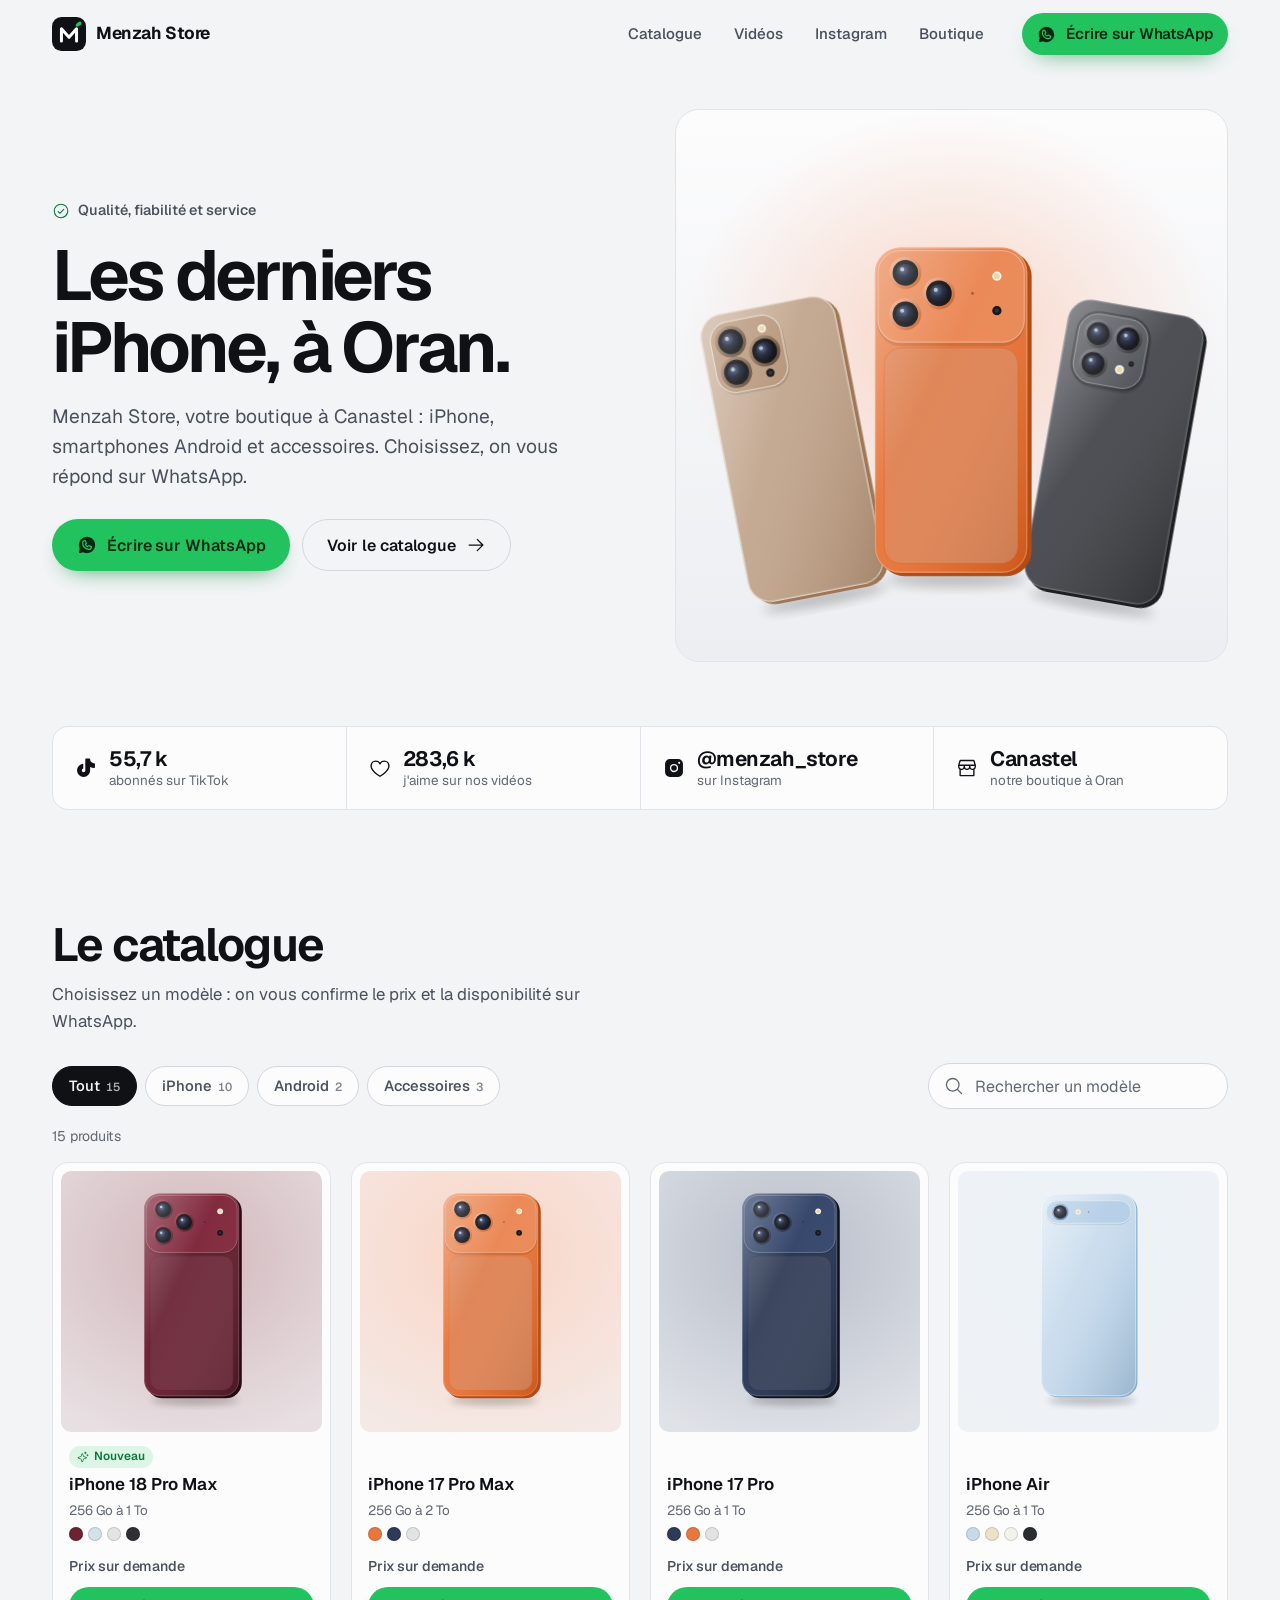
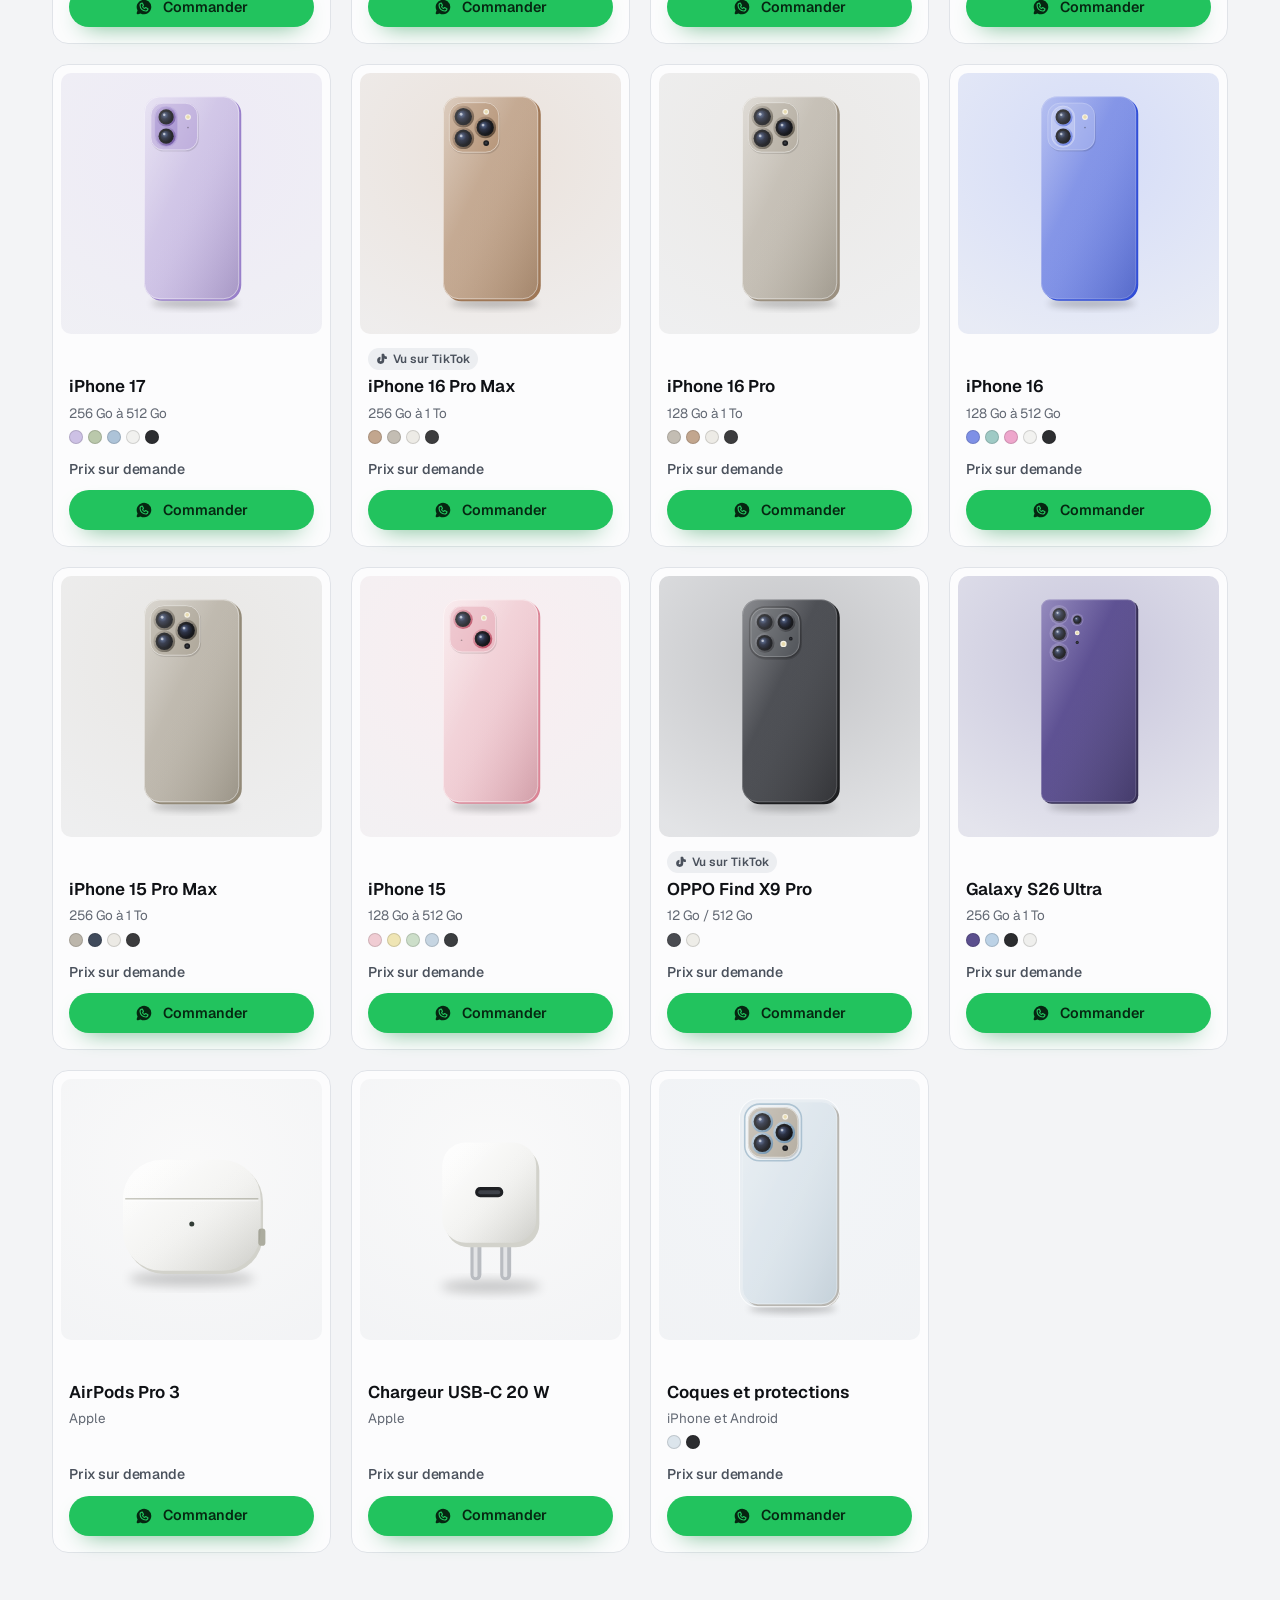
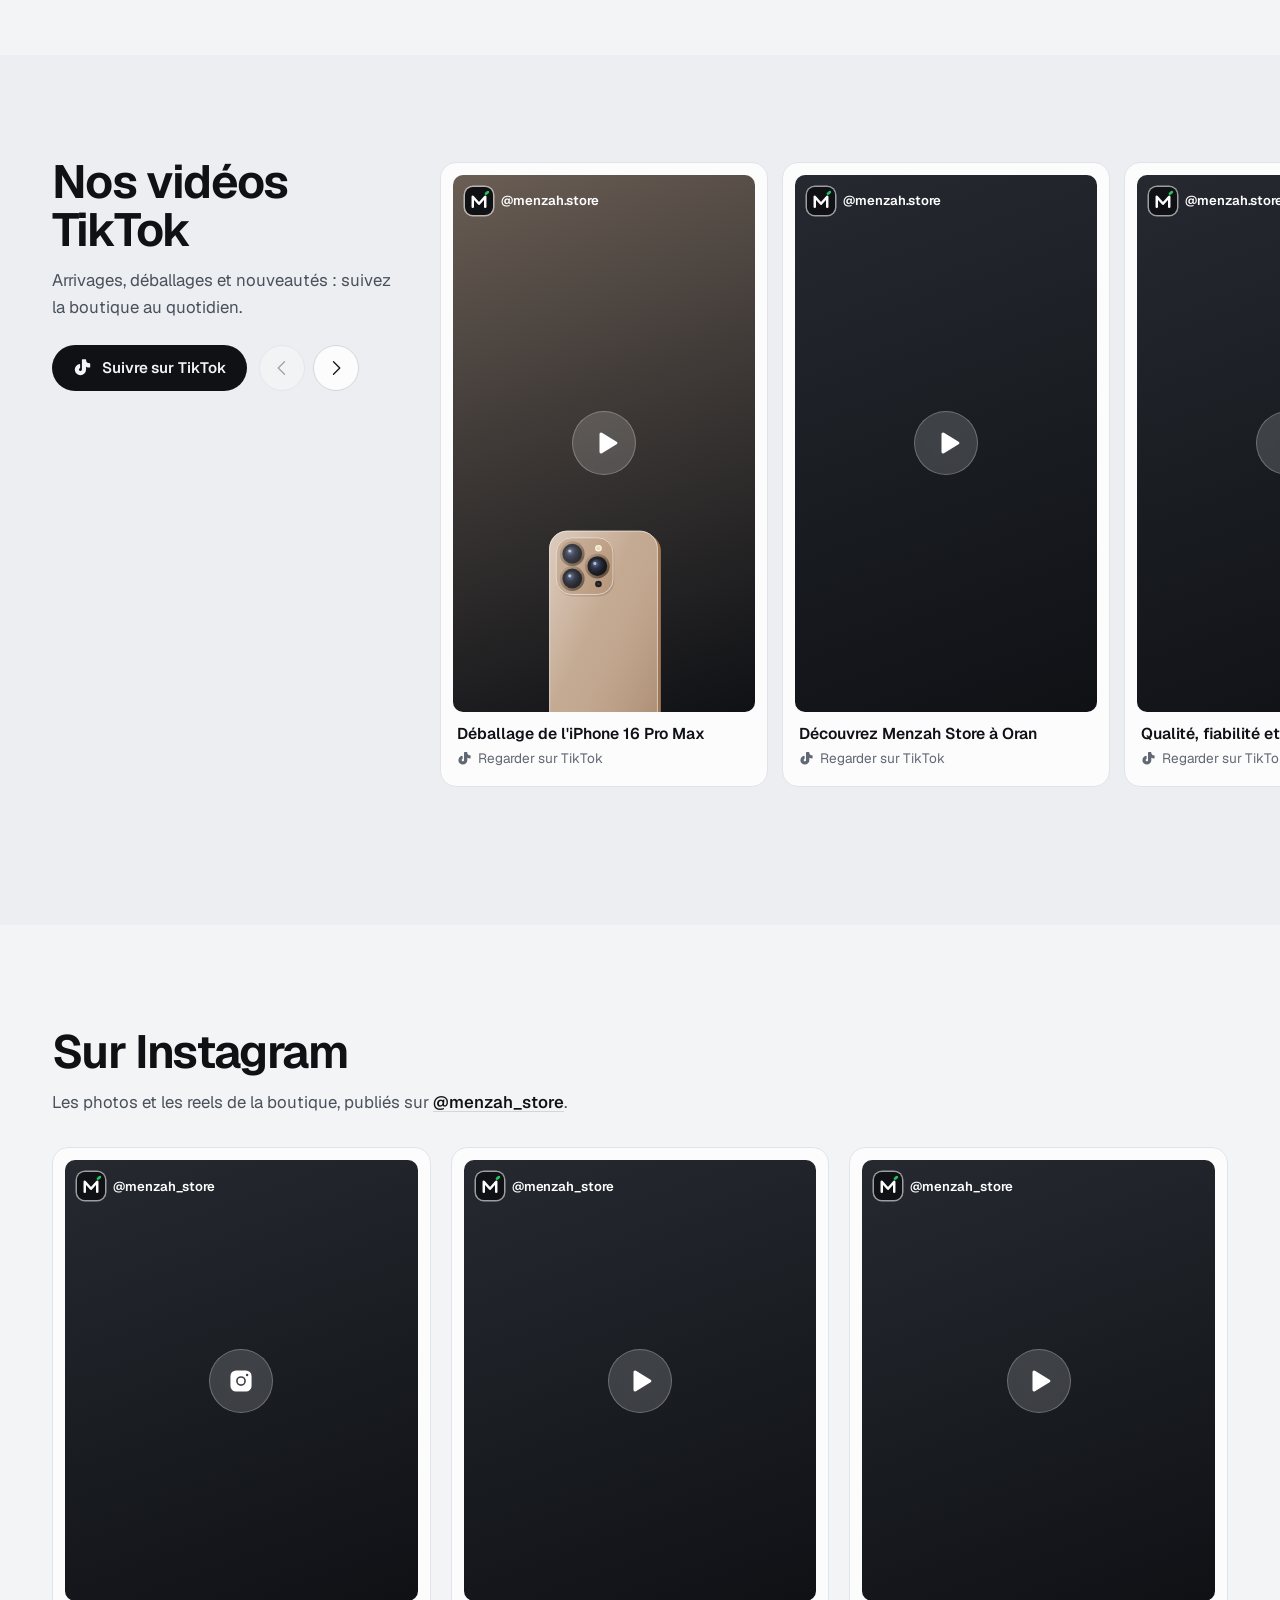
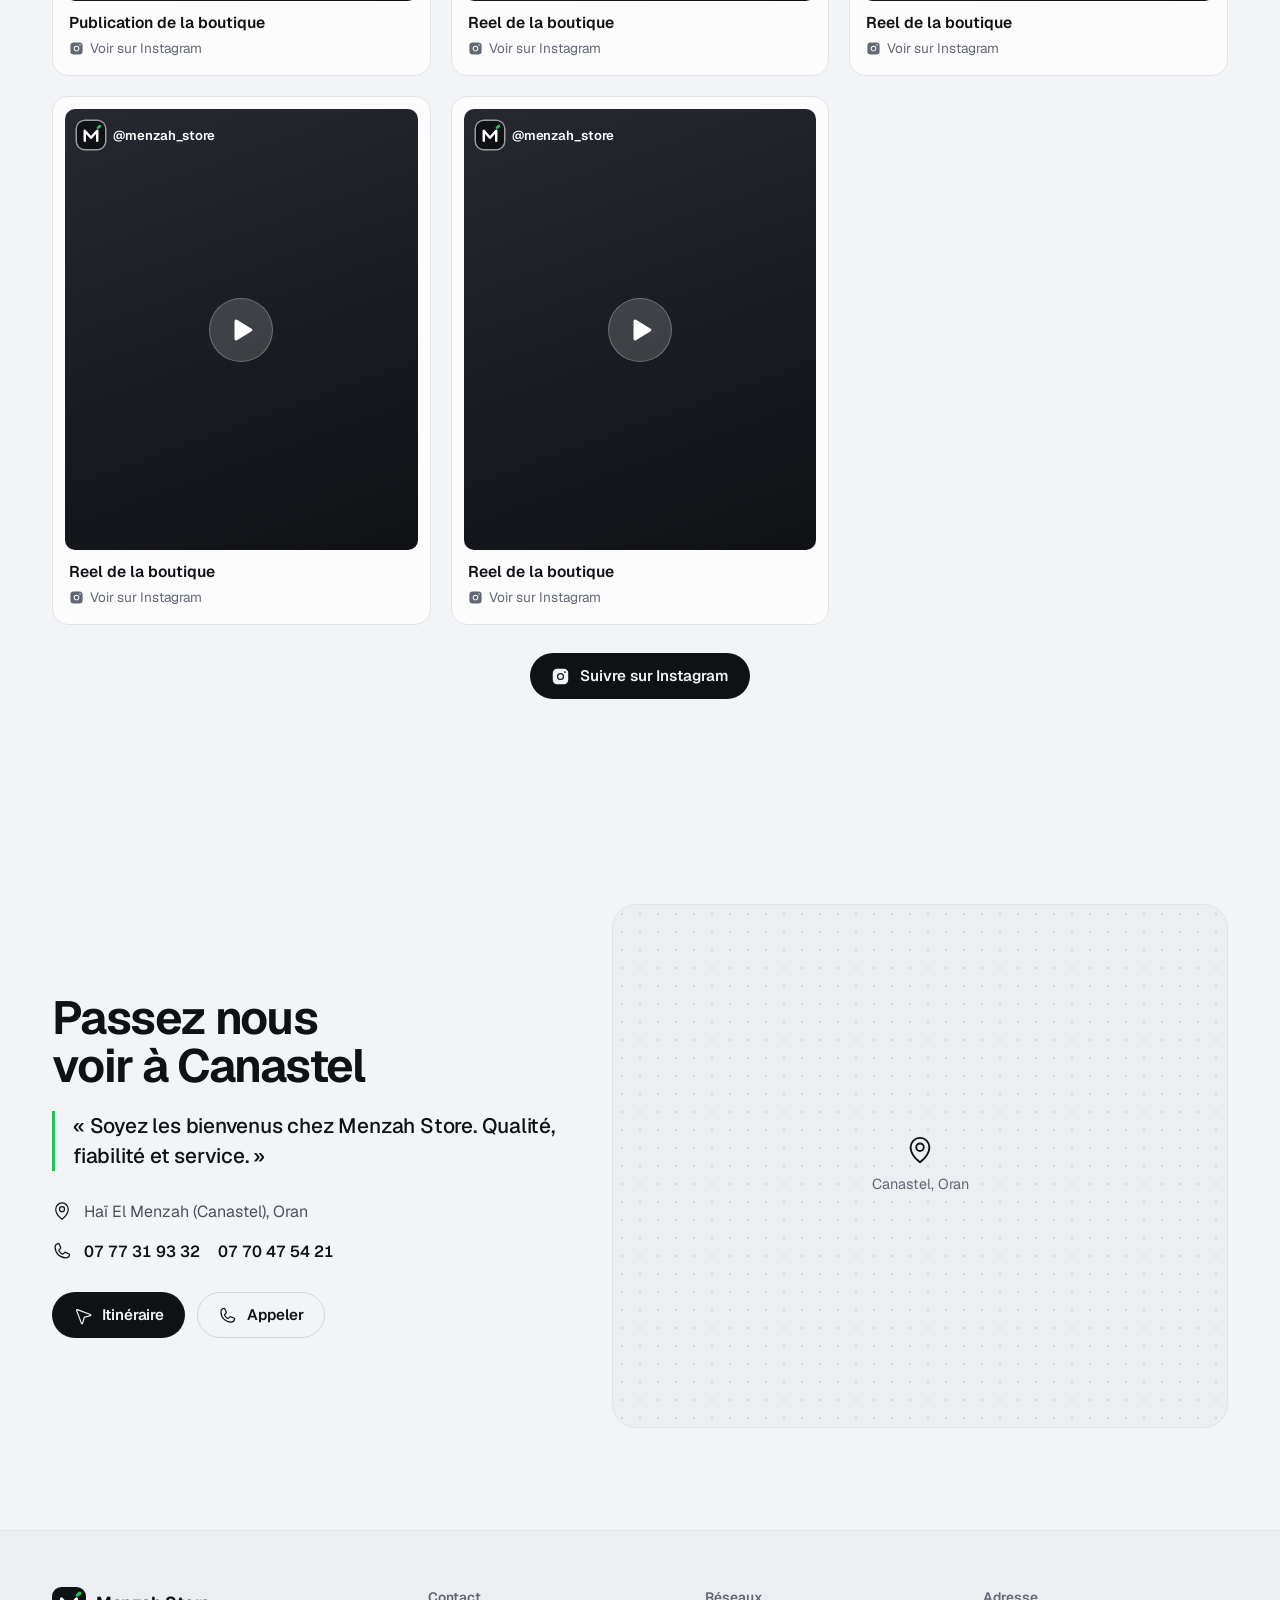
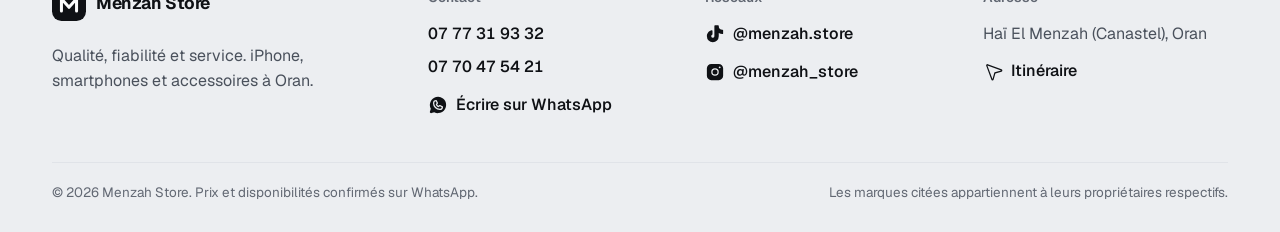
==== index.html @ a4b05200 "Créer le site vitrine Menzah Store (Oran, Canastel) Site statique (HTML/CSS/JS, sans installation) p" ====
<!doctype html>
<html lang="fr">
<head>
  <meta charset="utf-8">
  <meta name="viewport" content="width=device-width, initial-scale=1, viewport-fit=cover">
  <title>Menzah Store | iPhone et smartphones à Oran (Canastel)</title>
  <meta name="description" content="Menzah Store, boutique de téléphones à Canastel, Oran : iPhone, OPPO, Samsung et accessoires. Prix et disponibilité sur WhatsApp au 07 77 31 93 32.">
  <meta name="theme-color" content="#F3F4F6" media="(prefers-color-scheme: light)">
  <meta name="theme-color" content="#0C0E11" media="(prefers-color-scheme: dark)">
  <meta name="color-scheme" content="light dark">

  <meta property="og:type" content="website">
  <meta property="og:locale" content="fr_FR">
  <meta property="og:site_name" content="Menzah Store">
  <meta property="og:title" content="Menzah Store | iPhone et smartphones à Oran">
  <meta property="og:description" content="Boutique de téléphones à Canastel, Oran. Qualité, fiabilité et service. Commandez sur WhatsApp.">
  <meta property="og:url" content="https://brkbamustapha-ui.github.io/menzah-phone-/">
  <meta property="og:image" content="https://brkbamustapha-ui.github.io/menzah-phone-/images/apercu.jpg">
  <meta property="og:image:width" content="1200">
  <meta property="og:image:height" content="630">
  <meta name="twitter:card" content="summary_large_image">

  <link rel="icon" href="images/favicon.svg" type="image/svg+xml">
  <link rel="apple-touch-icon" href="images/apple-touch-icon.png">
  <link rel="preload" href="fonts/geist-latin-wght-normal.woff2" as="font" type="font/woff2" crossorigin>
  <link rel="stylesheet" href="css/style.css">
  <script>document.documentElement.classList.add("js");</script>
</head>
<body>
<svg xmlns="http://www.w3.org/2000/svg" style="display:none" aria-hidden="true">
  <symbol id="i-whatsapp" viewBox="0 0 256 256"><path d="M152.58,145.23l23,11.48A24,24,0,0,1,152,176a72.08,72.08,0,0,1-72-72A24,24,0,0,1,99.29,80.46l11.48,23L101,118a8,8,0,0,0-.73,7.51,56.47,56.47,0,0,0,30.15,30.15A8,8,0,0,0,138,155ZM232,128A104,104,0,0,1,79.12,219.82L45.07,231.17a16,16,0,0,1-20.24-20.24l11.35-34.05A104,104,0,1,1,232,128Zm-40,24a8,8,0,0,0-4.42-7.16l-32-16a8,8,0,0,0-8,.5l-14.69,9.8a40.55,40.55,0,0,1-16-16l9.8-14.69a8,8,0,0,0,.5-8l-16-32A8,8,0,0,0,104,64a40,40,0,0,0-40,40,88.1,88.1,0,0,0,88,88A40,40,0,0,0,192,152Z"/></symbol>
  <symbol id="i-tiktok" viewBox="0 0 256 256"><path d="M232,80v40a8,8,0,0,1-8,8,103.25,103.25,0,0,1-48-11.71V156a76,76,0,0,1-152,0c0-36.9,26.91-69.52,62.6-75.88A8,8,0,0,1,96,88v42.69a8,8,0,0,1-4.57,7.23A20,20,0,1,0,120,156V24a8,8,0,0,1,8-8h40a8,8,0,0,1,8,8,48.05,48.05,0,0,0,48,48A8,8,0,0,1,232,80Z"/></symbol>
  <symbol id="i-instagram" viewBox="0 0 256 256"><path d="M176,24H80A56.06,56.06,0,0,0,24,80v96a56.06,56.06,0,0,0,56,56h96a56.06,56.06,0,0,0,56-56V80A56.06,56.06,0,0,0,176,24ZM128,176a48,48,0,1,1,48-48A48.05,48.05,0,0,1,128,176Zm60-96a12,12,0,1,1,12-12A12,12,0,0,1,188,80Zm-28,48a32,32,0,1,1-32-32A32,32,0,0,1,160,128Z"/></symbol>
  <symbol id="i-pin" viewBox="0 0 256 256"><path d="M128,64a40,40,0,1,0,40,40A40,40,0,0,0,128,64Zm0,64a24,24,0,1,1,24-24A24,24,0,0,1,128,128Zm0-112a88.1,88.1,0,0,0-88,88c0,31.4,14.51,64.68,42,96.25a254.19,254.19,0,0,0,41.45,38.3,8,8,0,0,0,9.18,0A254.19,254.19,0,0,0,174,200.25c27.45-31.57,42-64.85,42-96.25A88.1,88.1,0,0,0,128,16Zm0,206c-16.53-13-72-60.75-72-118a72,72,0,0,1,144,0C200,161.23,144.53,209,128,222Z"/></symbol>
  <symbol id="i-phone" viewBox="0 0 256 256"><path d="M222.37,158.46l-47.11-21.11-.13-.06a16,16,0,0,0-15.17,1.4,8.12,8.12,0,0,0-.75.56L134.87,160c-15.42-7.49-31.34-23.29-38.83-38.51l20.78-24.71c.2-.25.39-.5.57-.77a16,16,0,0,0,1.32-15.06l0-.12L97.54,33.64a16,16,0,0,0-16.62-9.52A56.26,56.26,0,0,0,32,80c0,79.4,64.6,144,144,144a56.26,56.26,0,0,0,55.88-48.92A16,16,0,0,0,222.37,158.46ZM176,208A128.14,128.14,0,0,1,48,80,40.2,40.2,0,0,1,82.87,40a.61.61,0,0,0,0,.12l21,47L83.2,111.86a6.13,6.13,0,0,0-.57.77,16,16,0,0,0-1,15.7c9.06,18.53,27.73,37.06,46.46,46.11a16,16,0,0,0,15.75-1.14,8.44,8.44,0,0,0,.74-.56L168.89,152l47,21.05h0s.08,0,.11,0A40.21,40.21,0,0,1,176,208Z"/></symbol>
  <symbol id="i-store" viewBox="0 0 256 256"><path d="M232,96a7.89,7.89,0,0,0-.3-2.2L217.35,43.6A16.07,16.07,0,0,0,202,32H54A16.07,16.07,0,0,0,38.65,43.6L24.31,93.8A7.89,7.89,0,0,0,24,96h0v16a40,40,0,0,0,16,32v72a8,8,0,0,0,8,8H208a8,8,0,0,0,8-8V144a40,40,0,0,0,16-32V96ZM54,48H202l11.42,40H42.61Zm50,56h48v8a24,24,0,0,1-48,0Zm-16,0v8a24,24,0,0,1-35.12,21.26,7.88,7.88,0,0,0-1.82-1.06A24,24,0,0,1,40,112v-8ZM200,208H56V151.2a40.57,40.57,0,0,0,8,.8,40,40,0,0,0,32-16,40,40,0,0,0,64,0,40,40,0,0,0,32,16,40.57,40.57,0,0,0,8-.8Zm4.93-75.8a8.08,8.08,0,0,0-1.8,1.05A24,24,0,0,1,168,112v-8h48v8A24,24,0,0,1,204.93,132.2Z"/></symbol>
  <symbol id="i-search" viewBox="0 0 256 256"><path d="M229.66,218.34l-50.07-50.06a88.11,88.11,0,1,0-11.31,11.31l50.06,50.07a8,8,0,0,0,11.32-11.32ZM40,112a72,72,0,1,1,72,72A72.08,72.08,0,0,1,40,112Z"/></symbol>
  <symbol id="i-close" viewBox="0 0 256 256"><path d="M205.66,194.34a8,8,0,0,1-11.32,11.32L128,139.31,61.66,205.66a8,8,0,0,1-11.32-11.32L116.69,128,50.34,61.66A8,8,0,0,1,61.66,50.34L128,116.69l66.34-66.35a8,8,0,0,1,11.32,11.32L139.31,128Z"/></symbol>
  <symbol id="i-arrow-right" viewBox="0 0 256 256"><path d="M221.66,133.66l-72,72a8,8,0,0,1-11.32-11.32L196.69,136H40a8,8,0,0,1,0-16H196.69L138.34,61.66a8,8,0,0,1,11.32-11.32l72,72A8,8,0,0,1,221.66,133.66Z"/></symbol>
  <symbol id="i-arrow-up-right" viewBox="0 0 256 256"><path d="M200,64V168a8,8,0,0,1-16,0V83.31L69.66,197.66a8,8,0,0,1-11.32-11.32L172.69,72H88a8,8,0,0,1,0-16H192A8,8,0,0,1,200,64Z"/></symbol>
  <symbol id="i-caret-left" viewBox="0 0 256 256"><path d="M165.66,202.34a8,8,0,0,1-11.32,11.32l-80-80a8,8,0,0,1,0-11.32l80-80a8,8,0,0,1,11.32,11.32L91.31,128Z"/></symbol>
  <symbol id="i-caret-right" viewBox="0 0 256 256"><path d="M181.66,133.66l-80,80a8,8,0,0,1-11.32-11.32L164.69,128,90.34,53.66a8,8,0,0,1,11.32-11.32l80,80A8,8,0,0,1,181.66,133.66Z"/></symbol>
  <symbol id="i-play" viewBox="0 0 256 256"><path d="M240,128a15.74,15.74,0,0,1-7.6,13.51L88.32,229.65a16,16,0,0,1-16.2.3A15.86,15.86,0,0,1,64,216.13V39.87a15.86,15.86,0,0,1,8.12-13.82,16,16,0,0,1,16.2.3L232.4,114.49A15.74,15.74,0,0,1,240,128Z"/></symbol>
  <symbol id="i-check" viewBox="0 0 256 256"><path d="M173.66,98.34a8,8,0,0,1,0,11.32l-56,56a8,8,0,0,1-11.32,0l-24-24a8,8,0,0,1,11.32-11.32L112,148.69l50.34-50.35A8,8,0,0,1,173.66,98.34ZM232,128A104,104,0,1,1,128,24,104.11,104.11,0,0,1,232,128Zm-16,0a88,88,0,1,0-88,88A88.1,88.1,0,0,0,216,128Z"/></symbol>
  <symbol id="i-clock" viewBox="0 0 256 256"><path d="M128,24A104,104,0,1,0,232,128,104.11,104.11,0,0,0,128,24Zm0,192a88,88,0,1,1,88-88A88.1,88.1,0,0,1,128,216Zm64-88a8,8,0,0,1-8,8H128a8,8,0,0,1-8-8V72a8,8,0,0,1,16,0v48h48A8,8,0,0,1,192,128Z"/></symbol>
  <symbol id="i-directions" viewBox="0 0 256 256"><path d="M237.33,106.21,61.41,41l-.16-.05A16,16,0,0,0,40.9,61.25a1,1,0,0,0,.05.16l65.26,175.92A15.77,15.77,0,0,0,121.28,248h.3a15.77,15.77,0,0,0,15-11.29l.06-.2,21.84-78,78-21.84.2-.06a16,16,0,0,0,.62-30.38ZM149.84,144.3a8,8,0,0,0-5.54,5.54L121.3,232l-.06-.17L56,56l175.82,65.22.16.06Z"/></symbol>
  <symbol id="i-heart" viewBox="0 0 256 256"><path d="M178,40c-20.65,0-38.73,8.88-50,23.89C116.73,48.88,98.65,40,78,40a62.07,62.07,0,0,0-62,62c0,70,103.79,126.66,108.21,129a8,8,0,0,0,7.58,0C136.21,228.66,240,172,240,102A62.07,62.07,0,0,0,178,40ZM128,214.8C109.74,204.16,32,155.69,32,102A46.06,46.06,0,0,1,78,56c19.45,0,35.78,10.36,42.6,27a8,8,0,0,0,14.8,0c6.82-16.67,23.15-27,42.6-27a46.06,46.06,0,0,1,46,46C224,155.61,146.24,204.15,128,214.8Z"/></symbol>
  <symbol id="i-users" viewBox="0 0 256 256"><path d="M244.8,150.4a8,8,0,0,1-11.2-1.6A51.6,51.6,0,0,0,192,128a8,8,0,0,1-7.37-4.89,8,8,0,0,1,0-6.22A8,8,0,0,1,192,112a24,24,0,1,0-23.24-30,8,8,0,1,1-15.5-4A40,40,0,1,1,219,117.51a67.94,67.94,0,0,1,27.43,21.68A8,8,0,0,1,244.8,150.4ZM190.92,212a8,8,0,1,1-13.84,8,57,57,0,0,0-98.16,0,8,8,0,1,1-13.84-8,72.06,72.06,0,0,1,33.74-29.92,48,48,0,1,1,58.36,0A72.06,72.06,0,0,1,190.92,212ZM128,176a32,32,0,1,0-32-32A32,32,0,0,0,128,176ZM72,120a8,8,0,0,0-8-8A24,24,0,1,1,87.24,82a8,8,0,1,0,15.5-4A40,40,0,1,0,37,117.51,67.94,67.94,0,0,0,9.6,139.19a8,8,0,1,0,12.8,9.61A51.6,51.6,0,0,1,64,128,8,8,0,0,0,72,120Z"/></symbol>
  <symbol id="i-sparkle" viewBox="0 0 256 256"><path d="M197.58,129.06,146,110l-19-51.62a15.92,15.92,0,0,0-29.88,0L78,110l-51.62,19a15.92,15.92,0,0,0,0,29.88L78,178l19,51.62a15.92,15.92,0,0,0,29.88,0L146,178l51.62-19a15.92,15.92,0,0,0,0-29.88ZM137,164.22a8,8,0,0,0-4.74,4.74L112,223.85,91.78,169A8,8,0,0,0,87,164.22L32.15,144,87,123.78A8,8,0,0,0,91.78,119L112,64.15,132.22,119a8,8,0,0,0,4.74,4.74L191.85,144ZM144,40a8,8,0,0,1,8-8h16V16a8,8,0,0,1,16,0V32h16a8,8,0,0,1,0,16H184V64a8,8,0,0,1-16,0V48H152A8,8,0,0,1,144,40ZM248,88a8,8,0,0,1-8,8h-8v8a8,8,0,0,1-16,0V96h-8a8,8,0,0,1,0-16h8V72a8,8,0,0,1,16,0v8h8A8,8,0,0,1,248,88Z"/></symbol>
  <symbol id="i-copy" viewBox="0 0 256 256"><path d="M216,32H88a8,8,0,0,0-8,8V80H40a8,8,0,0,0-8,8V216a8,8,0,0,0,8,8H168a8,8,0,0,0,8-8V176h40a8,8,0,0,0,8-8V40A8,8,0,0,0,216,32ZM160,208H48V96H160Zm48-48H176V88a8,8,0,0,0-8-8H96V48H208Z"/></symbol>
  <symbol id="i-share" viewBox="0 0 256 256"><path d="M176,160a39.89,39.89,0,0,0-28.62,12.09l-46.1-29.63a39.8,39.8,0,0,0,0-28.92l46.1-29.63a40,40,0,1,0-8.66-13.45l-46.1,29.63a40,40,0,1,0,0,55.82l46.1,29.63A40,40,0,1,0,176,160Zm0-128a24,24,0,1,1-24,24A24,24,0,0,1,176,32ZM64,152a24,24,0,1,1,24-24A24,24,0,0,1,64,152Zm112,72a24,24,0,1,1,24-24A24,24,0,0,1,176,224Z"/></symbol>
</svg>

<a class="evitement" href="#catalogue">Aller au catalogue</a>

<header class="entete" data-entete>
  <div class="wrap entete-barre">
    <a class="logo" href="#accueil" aria-label="Menzah Store, accueil">
      <img class="logo-marque" src="images/favicon.svg" alt="" width="34" height="34">
      <span class="logo-nom">Menzah Store</span>
    </a>
    <nav class="nav" aria-label="Navigation principale">
      <a href="#catalogue">Catalogue</a>
      <a href="#videos">Vidéos</a>
      <a href="#instagram">Instagram</a>
      <a href="#boutique">Boutique</a>
    </nav>
    <a class="btn btn-wa btn-entete" data-wa href="https://wa.me/213777319332" target="_blank" rel="noopener">
      <svg class="icone" aria-hidden="true"><use href="#i-whatsapp"/></svg>
      <span class="btn-entete-texte">Écrire sur WhatsApp</span>
    </a>
  </div>
</header>

<main>
  <section class="hero" id="accueil" data-hero>
    <div class="wrap hero-grille">
      <div class="hero-texte">
        <p class="surtitre" style="--i:0">
          <svg class="icone" aria-hidden="true"><use href="#i-check"/></svg>
          <span data-slogan>Qualité, fiabilité et service</span>
        </p>
        <h1 style="--i:1">Les derniers iPhone, à&nbsp;Oran.</h1>
        <p class="hero-sous" style="--i:2">Menzah Store, votre boutique à Canastel&nbsp;: iPhone, smartphones Android et accessoires. Choisissez, on vous répond sur WhatsApp.</p>
        <div class="hero-actions" style="--i:3">
          <a class="btn btn-wa btn-grand" data-wa href="https://wa.me/213777319332" target="_blank" rel="noopener">
            <svg class="icone" aria-hidden="true"><use href="#i-whatsapp"/></svg>
            Écrire sur WhatsApp
          </a>
          <a class="btn btn-contour btn-grand" href="#catalogue">
            Voir le catalogue
            <svg class="icone" aria-hidden="true"><use href="#i-arrow-right"/></svg>
          </a>
        </div>
      </div>
      <div class="hero-visuel" aria-hidden="true">
        <div class="hero-scene" data-scene></div>
      </div>
    </div>
  </section>

  <section class="preuves" aria-label="Menzah Store sur les réseaux">
    <div class="wrap">
      <div class="preuves-grille">
      <a class="preuve" data-lien="tiktok" href="https://www.tiktok.com/@menzah.store" target="_blank" rel="noopener">
        <svg class="icone" aria-hidden="true"><use href="#i-tiktok"/></svg>
        <strong data-stat="abonnesTiktok">55,7 k</strong>
        <span>abonnés sur TikTok</span>
      </a>
      <a class="preuve" data-lien="tiktok" href="https://www.tiktok.com/@menzah.store" target="_blank" rel="noopener">
        <svg class="icone" aria-hidden="true"><use href="#i-heart"/></svg>
        <strong data-stat="jaimeTiktok">283,6 k</strong>
        <span>j'aime sur nos vidéos</span>
      </a>
      <a class="preuve" data-lien="instagram" href="https://www.instagram.com/menzah_store/" target="_blank" rel="noopener">
        <svg class="icone" aria-hidden="true"><use href="#i-instagram"/></svg>
        <strong data-pseudo="instagram">@menzah_store</strong>
        <span>sur Instagram</span>
      </a>
      <a class="preuve" href="#boutique">
        <svg class="icone" aria-hidden="true"><use href="#i-store"/></svg>
        <strong>Canastel</strong>
        <span>notre boutique à Oran</span>
      </a>
      </div>
    </div>
  </section>

  <section class="section catalogue" id="catalogue" aria-labelledby="titre-catalogue">
    <div class="wrap">
      <div class="section-tete reveal">
        <h2 id="titre-catalogue">Le catalogue</h2>
        <p>Choisissez un modèle&nbsp;: on vous confirme le prix et la disponibilité sur WhatsApp.</p>
      </div>

      <div class="outils reveal">
        <div class="filtres" role="group" aria-label="Filtrer par catégorie" data-filtres></div>
        <label class="recherche">
          <span class="sr-only">Rechercher un modèle</span>
          <svg class="icone" aria-hidden="true"><use href="#i-search"/></svg>
          <input type="search" placeholder="Rechercher un modèle" autocomplete="off" data-recherche>
        </label>
      </div>

      <p class="compteur" aria-live="polite" data-compteur></p>

      <div class="grille-produits" data-grille>
        <noscript>
          <p class="vide-texte">Activez JavaScript pour voir le catalogue, ou écrivez-nous directement sur WhatsApp au 07 77 31 93 32.</p>
        </noscript>
      </div>

      <div class="vide" data-vide hidden>
        <p class="vide-titre">Aucun modèle ne correspond à «&nbsp;<span data-vide-terme></span>&nbsp;».</p>
        <p class="vide-texte">Écrivez-nous, on vous dit s'il est disponible.</p>
        <a class="btn btn-wa" data-vide-wa href="https://wa.me/213777319332" target="_blank" rel="noopener">
          <svg class="icone" aria-hidden="true"><use href="#i-whatsapp"/></svg>
          Demander ce modèle
        </a>
      </div>
    </div>
  </section>

  <section class="section videos" id="videos" aria-labelledby="titre-videos">
    <div class="wrap videos-grille">
      <div class="videos-texte reveal">
        <h2 id="titre-videos">Nos vidéos TikTok</h2>
        <p>Arrivages, déballages et nouveautés&nbsp;: suivez la boutique au quotidien.</p>
        <div class="videos-actions">
          <a class="btn btn-encre" data-lien="tiktok" href="https://www.tiktok.com/@menzah.store" target="_blank" rel="noopener">
            <svg class="icone" aria-hidden="true"><use href="#i-tiktok"/></svg>
            Suivre sur TikTok
          </a>
          <div class="rail-fleches" data-fleches="tiktok">
            <button class="fleche" type="button" data-sens="-1" aria-label="Vidéos précédentes">
              <svg class="icone" aria-hidden="true"><use href="#i-caret-left"/></svg>
            </button>
            <button class="fleche" type="button" data-sens="1" aria-label="Vidéos suivantes">
              <svg class="icone" aria-hidden="true"><use href="#i-caret-right"/></svg>
            </button>
          </div>
        </div>
      </div>
      <div class="rail" data-rail="tiktok" data-embed="tiktok" tabindex="0" aria-label="Vidéos TikTok de Menzah Store"></div>
    </div>
  </section>

  <section class="section insta" id="instagram" aria-labelledby="titre-insta">
    <div class="wrap">
      <div class="section-tete reveal">
        <h2 id="titre-insta">Sur Instagram</h2>
        <p>Les photos et les reels de la boutique, publiés sur <a class="lien-texte" data-lien="instagram" data-pseudo="instagram" href="https://www.instagram.com/menzah_store/" target="_blank" rel="noopener">@menzah_store</a>.</p>
      </div>
      <div class="insta-grille" data-rail="instagram" data-embed="instagram" tabindex="0" aria-label="Publications Instagram de Menzah Store"></div>
      <div class="insta-pied">
        <a class="btn btn-encre" data-lien="instagram" href="https://www.instagram.com/menzah_store/" target="_blank" rel="noopener">
          <svg class="icone" aria-hidden="true"><use href="#i-instagram"/></svg>
          Suivre sur Instagram
        </a>
      </div>
    </div>
  </section>

  <section class="section boutique" id="boutique" aria-labelledby="titre-boutique">
    <div class="wrap boutique-grille">
      <div class="boutique-texte reveal">
        <h2 id="titre-boutique">Passez nous voir à Canastel</h2>
        <blockquote class="citation">
          <p>«&nbsp;<span data-bienvenue>Soyez les bienvenus chez Menzah Store</span>. <span data-slogan>Qualité, fiabilité et service</span>.&nbsp;»</p>
        </blockquote>
        <ul class="infos">
          <li>
            <svg class="icone" aria-hidden="true"><use href="#i-pin"/></svg>
            <span data-adresse>Haï El Menzah (Canastel), Oran</span>
          </li>
          <li>
            <svg class="icone" aria-hidden="true"><use href="#i-phone"/></svg>
            <span class="infos-tel" data-telephones>
              <a href="tel:+213777319332">07 77 31 93 32</a>
              <a href="tel:+213770475421">07 70 47 54 21</a>
            </span>
          </li>
          <li data-horaires hidden>
            <svg class="icone" aria-hidden="true"><use href="#i-clock"/></svg>
            <span data-horaires-texte></span>
          </li>
        </ul>
        <div class="boutique-actions">
          <a class="btn btn-encre" data-maps href="https://maps.app.goo.gl/2sgKtEmkeRf4gAEJ7" target="_blank" rel="noopener">
            <svg class="icone" aria-hidden="true"><use href="#i-directions"/></svg>
            Itinéraire
          </a>
          <a class="btn btn-contour" data-appel href="tel:+213777319332">
            <svg class="icone" aria-hidden="true"><use href="#i-phone"/></svg>
            Appeler
          </a>
        </div>
      </div>
      <div class="carte reveal">
        <div class="carte-fond" aria-hidden="true">
          <svg class="icone" aria-hidden="true"><use href="#i-pin"/></svg>
          <span>Canastel, Oran</span>
        </div>
        <iframe title="Carte Google Maps : Menzah Store à Canastel, Oran" data-carte loading="lazy" referrerpolicy="no-referrer-when-downgrade" allowfullscreen></iframe>
      </div>
    </div>
  </section>
</main>

<footer class="pied" id="contact">
  <div class="wrap pied-grille">
    <div class="pied-marque">
      <a class="logo" href="#accueil" aria-label="Menzah Store, retour en haut">
        <img class="logo-marque" src="images/favicon.svg" alt="" width="34" height="34">
        <span class="logo-nom">Menzah Store</span>
      </a>
      <p><span data-slogan>Qualité, fiabilité et service</span>. iPhone, smartphones et accessoires à Oran.</p>
    </div>
    <div class="pied-col">
      <h2 class="pied-titre">Contact</h2>
      <ul data-pied-tel>
        <li><a href="tel:+213777319332">07 77 31 93 32</a></li>
        <li><a href="tel:+213770475421">07 70 47 54 21</a></li>
      </ul>
      <a class="lien-icone" data-wa href="https://wa.me/213777319332" target="_blank" rel="noopener">
        <svg class="icone" aria-hidden="true"><use href="#i-whatsapp"/></svg>
        Écrire sur WhatsApp
      </a>
    </div>
    <div class="pied-col">
      <h2 class="pied-titre">Réseaux</h2>
      <ul>
        <li>
          <a class="lien-icone" data-lien="tiktok" href="https://www.tiktok.com/@menzah.store" target="_blank" rel="noopener">
            <svg class="icone" aria-hidden="true"><use href="#i-tiktok"/></svg>
            <span data-pseudo="tiktok">@menzah.store</span>
          </a>
        </li>
        <li>
          <a class="lien-icone" data-lien="instagram" href="https://www.instagram.com/menzah_store/" target="_blank" rel="noopener">
            <svg class="icone" aria-hidden="true"><use href="#i-instagram"/></svg>
            <span data-pseudo="instagram">@menzah_store</span>
          </a>
        </li>
      </ul>
    </div>
    <div class="pied-col">
      <h2 class="pied-titre">Adresse</h2>
      <p data-adresse>Haï El Menzah (Canastel), Oran</p>
      <a class="lien-icone" data-maps href="https://maps.app.goo.gl/2sgKtEmkeRf4gAEJ7" target="_blank" rel="noopener">
        <svg class="icone" aria-hidden="true"><use href="#i-directions"/></svg>
        Itinéraire
      </a>
    </div>
  </div>
  <div class="wrap pied-bas">
    <p>© <span data-annee>2026</span> Menzah Store. Prix et disponibilités confirmés sur WhatsApp.</p>
    <p>Les marques citées appartiennent à leurs propriétaires respectifs.</p>
  </div>
</footer>

<a class="wa-flottant" data-wa data-flottant href="https://wa.me/213777319332" target="_blank" rel="noopener" aria-label="Écrire sur WhatsApp">
  <svg class="icone" aria-hidden="true"><use href="#i-whatsapp"/></svg>
</a>

<dialog class="fiche" data-fiche aria-labelledby="fiche-nom">
  <div class="fiche-contenu">
    <button class="fiche-fermer" type="button" data-fermer aria-label="Fermer">
      <svg class="icone" aria-hidden="true"><use href="#i-close"/></svg>
    </button>
    <div class="fiche-visuel" data-fiche-visuel></div>
    <div class="fiche-infos">
      <p class="fiche-marque" data-fiche-marque></p>
      <h3 class="fiche-nom" id="fiche-nom" data-fiche-nom>Produit</h3>
      <p class="fiche-desc" data-fiche-desc></p>

      <fieldset class="choix" data-fiche-couleurs>
        <legend>Couleur&nbsp;: <span data-fiche-couleur-nom></span></legend>
        <div class="pastilles-choix" data-fiche-couleurs-liste></div>
      </fieldset>

      <fieldset class="choix" data-fiche-capacites>
        <legend>Capacité</legend>
        <div class="capacites-choix" data-fiche-capacites-liste></div>
      </fieldset>

      <div class="fiche-bas">
        <p class="fiche-prix" data-fiche-prix></p>
        <a class="btn btn-wa btn-grand btn-plein" data-fiche-commander href="https://wa.me/213777319332" target="_blank" rel="noopener">
          <svg class="icone" aria-hidden="true"><use href="#i-whatsapp"/></svg>
          Commander
        </a>
        <div class="fiche-liens">
          <a class="lien-icone" data-fiche-video href="#" target="_blank" rel="noopener" hidden>
            <svg class="icone" aria-hidden="true"><use href="#i-tiktok"/></svg>
            Voir la vidéo
          </a>
          <button class="lien-icone" type="button" data-fiche-partager>
            <svg class="icone" aria-hidden="true"><use href="#i-share"/></svg>
            <span data-fiche-partager-texte>Partager</span>
          </button>
        </div>
      </div>
    </div>
  </div>
</dialog>

<script src="js/config.js"></script>
<script src="js/produits.js"></script>
<script src="js/visuels.js"></script>
<script src="js/app.js"></script>
</body>
</html>
---- css/style.css ----
/* ==========================================================
   Menzah Store : feuille de style
   Mobile d'abord. Thème clair et sombre selon l'appareil.
   Rayons : 24px grands panneaux, 16px cartes, 10px tuiles
   intérieures, boutons et champs en forme de pilule.
   ========================================================== */

@font-face {
  font-family: "Geist Variable";
  font-style: normal;
  font-display: swap;
  font-weight: 100 900;
  src: url(../fonts/geist-latin-ext-wght-normal.woff2) format("woff2-variations");
  unicode-range: U+0100-02BA, U+02BD-02C5, U+02C7-02CC, U+02CE-02D7, U+02DD-02FF, U+0304, U+0308, U+0329, U+1D00-1DBF, U+1E00-1E9F, U+1EF2-1EFF, U+2020, U+20A0-20AB, U+20AD-20C0, U+2113, U+2C60-2C7F, U+A720-A7FF;
}

@font-face {
  font-family: "Geist Variable";
  font-style: normal;
  font-display: swap;
  font-weight: 100 900;
  src: url(../fonts/geist-latin-wght-normal.woff2) format("woff2-variations");
  unicode-range: U+0000-00FF, U+0131, U+0152-0153, U+02BB-02BC, U+02C6, U+02DA, U+02DC, U+0304, U+0308, U+0329, U+2000-206F, U+20AC, U+2122, U+2191, U+2193, U+2212, U+2215, U+FEFF, U+FFFD;
}

:root {
  --bg: #F3F4F6;
  --bg-2: #ECEEF1;
  --surface: #FCFCFD;
  --ink: #0F1115;
  --ink-2: #4A515C;
  --ink-3: #626873;
  --line: #E0E3E8;
  --line-2: #D2D6DD;

  --accent: #22C35E;
  --accent-press: #1EAF54;
  --accent-ink: #062611;
  --accent-text: #0B7A3B;
  --accent-soft: #DDF5E6;

  --entete-fond: rgb(243 244 246 / 0.86);
  --ombre: 222 28% 18%;
  --r-lg: 24px;
  --r-md: 16px;
  --r-sm: 10px;
  --wrap: 1240px;
  --gouttiere: 16px;
  --entete: 64px;
  --ease: cubic-bezier(0.16, 1, 0.3, 1);
  --font: "Geist Variable", "Geist", system-ui, -apple-system, "Segoe UI", Roboto, "Helvetica Neue", Arial, sans-serif;
}

@media (prefers-color-scheme: dark) {
  :root {
    --bg: #0C0E11;
    --bg-2: #111419;
    --surface: #161A1F;
    --ink: #F2F3F5;
    --ink-2: #A9AFB9;
    --ink-3: #8C939E;
    --line: #242931;
    --line-2: #323843;

    --accent: #2DD06A;
    --accent-press: #27BD5F;
    --accent-ink: #04170A;
    --accent-text: #4ADE80;
    --accent-soft: #10291A;

    --entete-fond: rgb(12 14 17 / 0.86);
    --ombre: 220 40% 2%;
  }
}

@media (min-width: 720px) {
  :root { --gouttiere: 24px; --entete: 68px; }
}
@media (min-width: 1080px) {
  :root { --gouttiere: 32px; }
}

/* ---------- Base ---------- */

*, *::before, *::after { box-sizing: border-box; }

html {
  -webkit-text-size-adjust: 100%;
  text-size-adjust: 100%;
  scroll-behavior: smooth;
  scroll-padding-top: calc(var(--entete) + 12px);
}

body {
  margin: 0;
  background: var(--bg);
  color: var(--ink);
  font-family: var(--font);
  font-size: 1rem;
  line-height: 1.6;
  -webkit-font-smoothing: antialiased;
  -moz-osx-font-smoothing: grayscale;
  text-rendering: optimizeLegibility;
  overflow-x: hidden;
  overflow-x: clip;
}

a[href^="tel:"] { white-space: nowrap; }

[hidden] { display: none !important; }

img, svg { display: block; max-width: 100%; }
a { color: inherit; }
button, input { font: inherit; color: inherit; }
h1, h2, h3, p { margin: 0; }
ul { margin: 0; padding: 0; list-style: none; }
fieldset { margin: 0; padding: 0; border: 0; min-width: 0; }

.icone {
  width: 1.25em;
  height: 1.25em;
  flex: none;
  fill: currentColor;
}

.sr-only {
  position: absolute !important;
  width: 1px; height: 1px;
  padding: 0; margin: -1px;
  overflow: hidden;
  clip: rect(0 0 0 0);
  white-space: nowrap;
  border: 0;
}

.wrap {
  width: 100%;
  max-width: var(--wrap);
  margin-inline: auto;
  padding-inline: var(--gouttiere);
}

:focus-visible {
  outline: 2.5px solid var(--accent-text);
  outline-offset: 3px;
  border-radius: 6px;
}

.evitement {
  position: absolute;
  left: 12px;
  top: -60px;
  z-index: 60;
  padding: 10px 16px;
  border-radius: 999px;
  background: var(--ink);
  color: var(--bg);
  font-weight: 600;
  text-decoration: none;
  transition: top 0.2s;
}
.evitement:focus { top: 12px; }

/* ---------- Boutons ---------- */

.btn {
  display: inline-flex;
  align-items: center;
  justify-content: center;
  gap: 10px;
  height: 46px;
  padding: 0 20px;
  border-radius: 999px;
  border: 1px solid transparent;
  font-size: 0.95rem;
  font-weight: 580;
  letter-spacing: -0.005em;
  white-space: nowrap;
  text-decoration: none;
  cursor: pointer;
  transition: background-color 0.2s, border-color 0.2s, color 0.2s, transform 0.2s var(--ease), box-shadow 0.3s var(--ease);
  -webkit-tap-highlight-color: transparent;
}
.btn:active { transform: translateY(1px) scale(0.98); }
.btn-grand { height: 52px; padding: 0 24px; font-size: 1rem; }
.btn-plein { width: 100%; }

.btn-wa {
  background: var(--accent);
  color: var(--accent-ink);
  box-shadow: 0 10px 24px -14px color-mix(in oklab, var(--accent) 80%, black);
}
.btn-wa:hover { background: var(--accent-press); }

.btn-encre {
  background: var(--ink);
  color: var(--bg);
}
.btn-encre:hover { background: color-mix(in oklab, var(--ink) 86%, var(--bg)); }

.btn-contour {
  background: transparent;
  color: var(--ink);
  border-color: var(--line-2);
}
.btn-contour:hover { border-color: var(--ink); }

.lien-icone {
  display: inline-flex;
  align-items: center;
  gap: 8px;
  padding: 0;
  border: 0;
  background: none;
  color: var(--ink);
  font-weight: 550;
  text-decoration: none;
  cursor: pointer;
}
.lien-icone:hover { color: var(--accent-text); }

.lien-texte {
  color: var(--ink);
  font-weight: 560;
  text-decoration: underline;
  text-decoration-color: var(--line-2);
  text-underline-offset: 3px;
}
.lien-texte:hover { text-decoration-color: currentColor; }

/* ---------- En-tête ---------- */

.entete {
  position: sticky;
  top: 0;
  z-index: 30;
  background: var(--entete-fond);
  -webkit-backdrop-filter: blur(14px) saturate(160%);
  backdrop-filter: blur(14px) saturate(160%);
  border-bottom: 1px solid transparent;
  transition: border-color 0.3s;
}
.entete.defile { border-bottom-color: var(--line); }

.entete-barre {
  display: flex;
  align-items: center;
  gap: 16px;
  height: var(--entete);
}

.logo {
  display: inline-flex;
  align-items: center;
  gap: 10px;
  text-decoration: none;
  margin-right: auto;
}
.logo-marque { width: 34px; height: 34px; }
.logo-nom {
  font-weight: 680;
  font-size: 1.08rem;
  letter-spacing: -0.025em;
}

.nav { display: none; }

.btn-entete { height: 42px; padding: 0 14px; }

@media (max-width: 719px) {
  .btn-entete { width: 42px; padding: 0; }
  .btn-entete .icone { width: 1.35em; height: 1.35em; }
  .btn-entete-texte {
    position: absolute; width: 1px; height: 1px; overflow: hidden;
    clip: rect(0 0 0 0); white-space: nowrap;
  }
}

@media (min-width: 900px) {
  .nav {
    display: flex;
    gap: 4px;
    margin-right: 8px;
  }
  .nav a {
    padding: 8px 14px;
    border-radius: 999px;
    color: var(--ink-2);
    font-size: 0.94rem;
    font-weight: 520;
    text-decoration: none;
    transition: color 0.2s, background-color 0.2s;
  }
  .nav a:hover { color: var(--ink); background: var(--bg-2); }
}

/* ---------- Accueil ---------- */

.hero { padding: 20px 0 40px; }

.hero-grille {
  display: grid;
  gap: 28px;
  align-items: center;
}

.surtitre {
  display: inline-flex;
  align-items: center;
  gap: 8px;
  margin-bottom: 18px;
  color: var(--ink-2);
  font-size: 0.9rem;
  font-weight: 550;
}
.surtitre .icone { color: var(--accent-text); }

.hero h1 {
  font-size: clamp(2.5rem, 1.6rem + 3.6vw, 4.4rem);
  line-height: 1.02;
  letter-spacing: -0.045em;
  font-weight: 660;
  max-width: 12ch;
  text-wrap: balance;
}

.hero-sous {
  margin-top: 18px;
  max-width: 40ch;
  color: var(--ink-2);
  font-size: clamp(1.05rem, 0.98rem + 0.3vw, 1.2rem);
  line-height: 1.55;
}

.hero-actions {
  display: flex;
  flex-wrap: wrap;
  gap: 12px;
  margin-top: 28px;
}

.hero-visuel {
  position: relative;
  border-radius: var(--r-lg);
  overflow: hidden;
  background:
    radial-gradient(70% 60% at 50% 42%, color-mix(in oklab, #E8773D 30%, var(--surface)) 0%, transparent 70%),
    linear-gradient(180deg, var(--surface), var(--bg-2));
  border: 1px solid var(--line);
  aspect-ratio: 5 / 4;
}
@supports not (background: color-mix(in oklab, red, blue)) {
  .hero-visuel { background: linear-gradient(180deg, var(--surface), var(--bg-2)); }
  .produit-visuel, .fiche-visuel { background: var(--bg-2); }
  .fiche-fermer { background: var(--surface); }
}

.hero-scene {
  position: absolute;
  inset: 0;
}

.hero-scene .tel {
  position: absolute;
  bottom: 5%;
  width: 36%;
  transform: translateY(var(--y, 0)) rotate(var(--rot, 0deg));
  transform-origin: 50% 90%;
}
.hero-scene .tel svg { width: 100%; height: auto; }
.hero-scene .tel-1 { left: 8%; --rot: -11deg; --y: -3%; z-index: 1; }
.hero-scene .tel-2 { left: 30%; width: 40%; --rot: 0deg; --y: -7%; z-index: 2; }
.hero-scene .tel-3 { right: 7%; --rot: 10deg; --y: -2%; z-index: 1; }

@media (max-width: 479px) {
  .hero-actions .btn { flex: 1 1 100%; }
}

@media (min-width: 720px) {
  .hero { padding: 32px 0 56px; }
}

@media (min-width: 1000px) {
  .hero { padding: 40px 0 64px; }
  .hero-grille {
    grid-template-columns: 1.02fr 0.98fr;
    gap: 48px;
  }
  .hero-visuel { aspect-ratio: 1 / 1; max-height: 600px; }
}

/* ---------- Preuves sociales ---------- */

.preuves { padding-bottom: 8px; }

.preuves-grille {
  display: grid;
  grid-template-columns: repeat(2, minmax(0, 1fr));
  gap: 1px;
  background: var(--line);
  border: 1px solid var(--line);
  border-radius: var(--r-md);
  overflow: hidden;
}

.preuve {
  display: grid;
  grid-template-columns: auto 1fr;
  grid-template-rows: auto auto;
  column-gap: 12px;
  align-items: center;
  padding: 16px;
  background: var(--surface);
  text-decoration: none;
  transition: background-color 0.2s;
}
.preuve:hover { background: color-mix(in oklab, var(--surface) 92%, var(--ink)); }
.preuve .icone {
  grid-row: span 2;
  width: 22px; height: 22px;
  color: var(--ink);
}
.preuve strong {
  font-size: 1.12rem;
  font-weight: 650;
  letter-spacing: -0.02em;
  line-height: 1.2;
  overflow: hidden;
  text-overflow: ellipsis;
  white-space: nowrap;
}
.preuve span {
  color: var(--ink-3);
  font-size: 0.84rem;
  line-height: 1.3;
}

@media (min-width: 900px) {
  .preuves-grille { grid-template-columns: repeat(4, minmax(0, 1fr)); }
  .preuve { padding: 20px 22px; }
  .preuve strong { font-size: 1.3rem; }
}

/* ---------- Sections ---------- */

.section { padding: clamp(64px, 8vw, 112px) 0; }

.section-tete { max-width: 640px; }
.section-tete h2,
.videos-texte h2,
.boutique-texte h2 {
  font-size: clamp(1.85rem, 1.35rem + 2vw, 2.9rem);
  line-height: 1.05;
  letter-spacing: -0.035em;
  font-weight: 650;
  text-wrap: balance;
}
.section-tete p,
.videos-texte p {
  margin-top: 12px;
  color: var(--ink-2);
  font-size: 1.05rem;
  max-width: 52ch;
}

/* ---------- Catalogue ---------- */

.outils {
  display: flex;
  flex-direction: column;
  gap: 12px;
  margin-top: 28px;
}

.filtres {
  display: flex;
  gap: 8px;
  overflow-x: auto;
  margin-inline: calc(-1 * var(--gouttiere));
  padding: 2px var(--gouttiere);
  scrollbar-width: none;
}
.filtres::-webkit-scrollbar { display: none; }

.filtre {
  flex: none;
  height: 40px;
  padding: 0 16px;
  border-radius: 999px;
  border: 1px solid var(--line-2);
  background: var(--surface);
  color: var(--ink-2);
  font-size: 0.92rem;
  font-weight: 540;
  cursor: pointer;
  transition: background-color 0.2s, color 0.2s, border-color 0.2s, transform 0.2s var(--ease);
}
.filtre:hover { color: var(--ink); border-color: var(--ink-3); }
.filtre:active { transform: scale(0.97); }
.filtre[aria-pressed="true"] {
  background: var(--ink);
  border-color: var(--ink);
  color: var(--bg);
}
.filtre small {
  margin-left: 6px;
  font-size: 0.8em;
  opacity: 0.7;
  font-variant-numeric: tabular-nums;
}

.recherche {
  position: relative;
  display: flex;
  align-items: center;
}
.recherche .icone {
  position: absolute;
  left: 16px;
  color: var(--ink-3);
  pointer-events: none;
}
.recherche input {
  width: 100%;
  height: 46px;
  padding: 0 18px 0 46px;
  border-radius: 999px;
  border: 1px solid var(--line-2);
  background: var(--surface);
  font-size: 1rem;
  transition: border-color 0.2s, box-shadow 0.2s;
}
.recherche input::placeholder { color: var(--ink-3); opacity: 1; }
.recherche input:focus {
  outline: none;
  border-color: var(--ink);
  box-shadow: 0 0 0 4px color-mix(in oklab, var(--ink) 12%, transparent);
}

@media (min-width: 720px) {
  .outils {
    flex-direction: row;
    align-items: center;
    justify-content: space-between;
  }
  .filtres { margin-inline: 0; padding-inline: 0; }
  .recherche { width: 300px; }
}

.compteur {
  margin: 16px 0 14px;
  color: var(--ink-3);
  font-size: 0.88rem;
}

.grille-produits {
  display: grid;
  grid-template-columns: repeat(2, minmax(0, 1fr));
  gap: 10px;
}

@media (min-width: 720px) {
  .grille-produits { grid-template-columns: repeat(3, minmax(0, 1fr)); gap: 16px; }
}
@media (min-width: 1080px) {
  .grille-produits { grid-template-columns: repeat(4, minmax(0, 1fr)); gap: 20px; }
}

.produit {
  position: relative;
  display: flex;
  flex-direction: column;
  padding: 6px;
  background: var(--surface);
  border: 1px solid var(--line);
  border-radius: var(--r-md);
  transition: transform 0.4s var(--ease), box-shadow 0.4s var(--ease), border-color 0.3s;
}
.produit:hover {
  transform: translateY(-3px);
  border-color: var(--line-2);
  box-shadow: 0 22px 40px -26px hsl(var(--ombre) / 0.45);
}

.produit-visuel {
  display: grid;
  place-items: center;
  aspect-ratio: 1 / 1;
  border-radius: var(--r-sm);
  overflow: hidden;
  background:
    radial-gradient(85% 75% at 50% 32%, color-mix(in oklab, var(--teinte, #999) 30%, var(--surface)) 0%, color-mix(in oklab, var(--teinte, #999) 9%, var(--bg)) 100%);
}
.produit-visuel .visuel {
  height: 89%;
  width: auto;
  transition: transform 0.6s var(--ease);
}
.produit-visuel .visuel.carre { height: 78%; }
.produit-visuel img {
  width: 100%;
  height: 100%;
  object-fit: contain;
  padding: 6%;
}
.produit:hover .produit-visuel .visuel { transform: translateY(-4px) rotate(-2deg); }

.produit-corps {
  display: flex;
  flex-direction: column;
  flex: 1;
  gap: 6px;
  padding: 12px 8px 8px;
}

.etiquettes {
  display: flex;
  flex-wrap: wrap;
  gap: 6px;
  min-height: 22px;
}
.etiquette {
  display: inline-flex;
  align-items: center;
  gap: 5px;
  height: 22px;
  padding: 0 8px;
  border-radius: 999px;
  background: var(--bg-2);
  color: var(--ink-2);
  font-size: 0.74rem;
  font-weight: 600;
  letter-spacing: 0.005em;
  white-space: nowrap;
}
.etiquette .icone { width: 12px; height: 12px; }
.etiquette-nouveau { background: var(--accent-soft); color: var(--accent-text); }

.produit-nom {
  font-size: 1rem;
  font-weight: 620;
  letter-spacing: -0.015em;
  line-height: 1.25;
}
.produit-ouvrir {
  padding: 0;
  border: 0;
  background: none;
  font: inherit;
  text-align: left;
  cursor: pointer;
}
.produit-ouvrir::after {
  content: "";
  position: absolute;
  inset: 0;
  border-radius: var(--r-md);
}
.produit-ouvrir:focus-visible { outline: none; }
.produit-ouvrir:focus-visible::after {
  outline: 2.5px solid var(--accent-text);
  outline-offset: 2px;
}

.produit-spec {
  color: var(--ink-3);
  font-size: 0.84rem;
  line-height: 1.35;
}

.pastilles {
  display: flex;
  align-items: center;
  gap: 5px;
  margin-top: 2px;
}
.pastille {
  width: 14px;
  height: 14px;
  border-radius: 50%;
  background: var(--c);
  box-shadow: inset 0 0 0 1px rgb(0 0 0 / 0.14);
}
.pastilles small {
  margin-left: 2px;
  color: var(--ink-3);
  font-size: 0.78rem;
}

.produit-bas {
  display: flex;
  flex-direction: column;
  gap: 10px;
  margin-top: auto;
  padding-top: 8px;
}

.prix {
  font-size: 1.02rem;
  font-weight: 650;
  letter-spacing: -0.01em;
  font-variant-numeric: tabular-nums;
}
.prix s {
  margin-left: 6px;
  color: var(--ink-3);
  font-size: 0.85em;
  font-weight: 500;
}
.prix-demande {
  color: var(--ink-2);
  font-size: 0.88rem;
  font-weight: 540;
}

.produit .btn {
  position: relative;
  z-index: 1;
  height: 40px;
  width: 100%;
  font-size: 0.9rem;
  padding: 0 12px;
}

@media (min-width: 720px) {
  .produit { padding: 8px; }
  .produit-corps { padding: 14px 8px 8px; }
  .produit-nom { font-size: 1.06rem; }
}

.vide {
  display: grid;
  justify-items: start;
  gap: 10px;
  padding: 32px;
  border: 1px dashed var(--line-2);
  border-radius: var(--r-md);
  background: var(--surface);
}
.vide-titre { font-weight: 620; font-size: 1.1rem; }
.vide-texte { color: var(--ink-2); }
.vide .btn { margin-top: 8px; }

/* ---------- Vidéos TikTok ---------- */

.videos { background: var(--bg-2); }

.videos-grille {
  display: grid;
  gap: 28px;
}

.videos-actions {
  display: flex;
  align-items: center;
  gap: 12px;
  margin-top: 24px;
}

.rail-fleches { display: none; gap: 8px; }
.fleche {
  display: grid;
  place-items: center;
  width: 46px;
  height: 46px;
  border-radius: 999px;
  border: 1px solid var(--line-2);
  background: var(--surface);
  cursor: pointer;
  transition: border-color 0.2s, opacity 0.2s, transform 0.2s var(--ease);
}
.fleche:hover { border-color: var(--ink); }
.fleche:active { transform: scale(0.95); }
.fleche:disabled { opacity: 0.35; cursor: default; border-color: var(--line-2); }

.rail {
  display: grid;
  grid-auto-flow: column;
  grid-auto-columns: min(328px, 84vw);
  gap: 14px;
  align-items: start;
  overflow-x: auto;
  overscroll-behavior-x: contain;
  scroll-snap-type: x mandatory;
  scroll-padding-inline: var(--gouttiere);
  margin-inline: calc(-1 * var(--gouttiere));
  padding: 4px var(--gouttiere) 16px;
  scrollbar-width: thin;
  scrollbar-color: var(--line-2) transparent;
}
.rail > * { scroll-snap-align: start; }
.rail:focus-visible { outline-offset: -2px; }

@media (min-width: 1000px) {
  .videos-grille {
    grid-template-columns: 340px minmax(0, 1fr);
    gap: 48px;
    align-items: start;
  }
  .videos-texte { position: sticky; top: calc(var(--entete) + 32px); }
  .rail-fleches { display: flex; }
  .videos .rail {
    --debord: calc(var(--gouttiere) + max(0px, (100vw - var(--wrap)) / 2));
    margin-inline: 0 calc(-1 * var(--debord));
    padding-left: 0;
    padding-right: var(--debord);
    scroll-padding-inline: 0;
  }
}

/* Cartes de publication (avant chargement de l'intégration) */
.media {
  position: relative;
  min-width: 0;
  border-radius: var(--r-md);
  overflow: hidden;
  background: var(--surface);
  border: 1px solid var(--line);
}
.media blockquote { margin: 0; padding: 0; }
.media iframe { display: block; max-width: 100%; }
.media.charge { background: transparent; border-color: transparent; }
.media.charge .tiktok-embed,
.media.charge .instagram-media { margin: 0 !important; }

.media-apercu {
  display: flex;
  flex-direction: column;
  gap: 12px;
  padding: 12px;
  color: var(--ink);
  text-decoration: none;
}

.media-ecran {
  position: relative;
  display: grid;
  place-items: center;
  border-radius: var(--r-sm);
  overflow: hidden;
  background:
    linear-gradient(160deg, color-mix(in oklab, var(--teinte, #3a3f48) 55%, #0f1115) 0%, #0f1115 100%);
  color: #fff;
  background-color: #1a1d23;
}
.media-tiktok .media-ecran { aspect-ratio: 9 / 16; }
.media-instagram .media-ecran { aspect-ratio: 4 / 5; }

.media-ecran .visuel {
  position: absolute;
  width: 52%;
  bottom: -14%;
}

.media-compte {
  position: absolute;
  top: 12px;
  left: 12px;
  z-index: 1;
  display: flex;
  align-items: center;
  gap: 8px;
  color: #fff;
  font-size: 0.82rem;
  font-weight: 600;
  letter-spacing: -0.005em;
}
.media-compte img {
  width: 28px;
  height: 28px;
  border-radius: 8px;
  box-shadow: 0 0 0 1.5px rgb(255 255 255 / 0.55);
}

.media-ecran::after {
  content: "";
  position: absolute;
  inset: 0;
  background: linear-gradient(100deg, transparent 30%, rgb(255 255 255 / 0.08) 50%, transparent 70%);
  transform: translateX(-100%);
}

.media-lecture {
  position: relative;
  z-index: 1;
  display: grid;
  place-items: center;
  width: 64px;
  height: 64px;
  border-radius: 999px;
  background: rgb(255 255 255 / 0.16);
  -webkit-backdrop-filter: blur(8px);
  backdrop-filter: blur(8px);
  border: 1px solid rgb(255 255 255 / 0.25);
}
.media-lecture .icone { width: 26px; height: 26px; margin-left: 3px; }
.media-instagram .media-lecture .icone { margin-left: 0; }

.media-legende {
  display: grid;
  gap: 4px;
  padding: 0 4px 4px;
}
.media-legende strong {
  font-weight: 600;
  font-size: 0.98rem;
  line-height: 1.3;
}
.media-legende span {
  display: inline-flex;
  align-items: center;
  gap: 6px;
  color: var(--ink-3);
  font-size: 0.85rem;
}
.media-legende .icone { width: 15px; height: 15px; }

.media-apercu:hover .media-lecture { background: rgb(255 255 255 / 0.26); }

/* ---------- Instagram ---------- */

.insta-grille {
  margin-top: 32px;
}
.insta-grille.rail { margin-top: 32px; }

.insta-pied {
  display: flex;
  margin-top: 28px;
}

@media (min-width: 900px) {
  .insta-grille.rail {
    display: block;
    columns: 3 300px;
    column-gap: 20px;
    overflow: visible;
    margin-inline: 0;
    padding: 0;
  }
  .insta-grille.rail > * {
    break-inside: avoid;
    margin-bottom: 20px;
  }
  .insta-pied { justify-content: center; }
}

/* ---------- Boutique ---------- */

.boutique-grille {
  display: grid;
  gap: 32px;
  align-items: center;
}

.citation {
  margin: 20px 0 0;
  padding: 0 0 0 18px;
  border-left: 3px solid var(--accent);
  color: var(--ink);
  font-size: clamp(1.1rem, 1rem + 0.5vw, 1.3rem);
  line-height: 1.45;
  font-weight: 500;
  letter-spacing: -0.01em;
}

.infos {
  display: grid;
  gap: 14px;
  margin-top: 28px;
}
.infos li {
  display: flex;
  align-items: flex-start;
  gap: 12px;
  color: var(--ink-2);
}
.infos .icone { margin-top: 2px; color: var(--ink); }
.infos a {
  color: var(--ink);
  font-weight: 560;
  text-decoration: none;
  font-variant-numeric: tabular-nums;
}
.infos a:hover { color: var(--accent-text); }
.infos-tel { display: flex; flex-wrap: wrap; gap: 4px 18px; }

.boutique-actions {
  display: flex;
  flex-wrap: wrap;
  gap: 12px;
  margin-top: 28px;
}

.carte {
  position: relative;
  aspect-ratio: 1 / 1;
  border-radius: var(--r-lg);
  overflow: hidden;
  background: var(--bg-2);
  border: 1px solid var(--line);
}
.carte iframe {
  position: absolute;
  inset: 0;
  width: 100%;
  height: 100%;
  border: 0;
}
.carte-fond {
  position: absolute;
  inset: 0;
  display: grid;
  place-content: center;
  justify-items: center;
  gap: 8px;
  color: var(--ink-3);
  font-size: 0.9rem;
  background-image: radial-gradient(var(--line-2) 1px, transparent 1px);
  background-size: 18px 18px;
}
.carte-fond .icone { width: 30px; height: 30px; color: var(--ink); }

@media (min-width: 900px) {
  .boutique-grille { grid-template-columns: 0.9fr 1.1fr; gap: 56px; }
  .carte { aspect-ratio: 4 / 3.4; }
}

/* ---------- Pied de page ---------- */

.pied {
  padding: 56px 0 28px;
  border-top: 1px solid var(--line);
  background: var(--bg-2);
}

.pied-grille {
  display: grid;
  gap: 32px;
  grid-template-columns: repeat(2, minmax(0, 1fr));
}
.pied-marque { grid-column: 1 / -1; }
.pied-marque p {
  margin-top: 14px;
  max-width: 34ch;
  color: var(--ink-2);
}
.pied-titre {
  margin-bottom: 12px;
  color: var(--ink-3);
  font-size: 0.85rem;
  font-weight: 600;
}
.pied-col ul { display: grid; gap: 8px; margin-bottom: 12px; }
.pied-col a:not(.lien-icone) {
  color: var(--ink);
  text-decoration: none;
  font-weight: 540;
  font-variant-numeric: tabular-nums;
}
.pied-col a:not(.lien-icone):hover { color: var(--accent-text); }
.pied-col p { color: var(--ink-2); margin-bottom: 12px; }

.pied-bas {
  display: grid;
  gap: 4px;
  margin-top: 40px;
  padding-top: 20px;
  background: linear-gradient(var(--line), var(--line)) no-repeat center top / calc(100% - 2 * var(--gouttiere)) 1px;
  color: var(--ink-3);
  font-size: 0.84rem;
}

@media (min-width: 900px) {
  .pied-grille { grid-template-columns: 1.4fr 1fr 1fr 1fr; }
  .pied-marque { grid-column: auto; }
  .pied-bas { grid-template-columns: 1fr auto; }
}

/* ---------- Bouton WhatsApp flottant ---------- */

.wa-flottant {
  position: fixed;
  right: max(16px, env(safe-area-inset-right));
  bottom: max(16px, env(safe-area-inset-bottom));
  z-index: 40;
  display: grid;
  place-items: center;
  width: 58px;
  height: 58px;
  border-radius: 999px;
  background: var(--accent);
  color: var(--accent-ink);
  box-shadow: 0 16px 32px -12px hsl(var(--ombre) / 0.5), 0 0 0 1px color-mix(in oklab, var(--accent) 70%, black) inset;
  transform: translateY(24px) scale(0.9);
  opacity: 0;
  pointer-events: none;
  transition: transform 0.45s var(--ease), opacity 0.3s;
}
.wa-flottant .icone { width: 28px; height: 28px; }
.wa-flottant.visible {
  transform: none;
  opacity: 1;
  pointer-events: auto;
}
.wa-flottant:active { transform: scale(0.95); }

/* ---------- Fiche produit ---------- */

.fiche {
  width: min(940px, calc(100% - 32px));
  max-width: none;
  max-height: min(700px, calc(100dvh - 48px));
  padding: 0;
  border: 0;
  border-radius: var(--r-lg);
  background: var(--surface);
  color: var(--ink);
  box-shadow: 0 40px 80px -30px hsl(var(--ombre) / 0.6);
  overflow: hidden;
}
.fiche::backdrop {
  background: rgb(8 10 14 / 0.55);
  -webkit-backdrop-filter: blur(4px);
  backdrop-filter: blur(4px);
}

.fiche-contenu {
  position: relative;
  display: grid;
  max-height: inherit;
  overflow-y: auto;
  overscroll-behavior: contain;
}

.fiche-fermer {
  position: absolute;
  top: 12px;
  right: 12px;
  z-index: 2;
  display: grid;
  place-items: center;
  width: 42px;
  height: 42px;
  border-radius: 999px;
  border: 1px solid var(--line);
  background: color-mix(in oklab, var(--surface) 85%, transparent);
  -webkit-backdrop-filter: blur(8px);
  backdrop-filter: blur(8px);
  cursor: pointer;
}
.fiche-fermer:hover { border-color: var(--ink); }

.fiche-visuel {
  display: grid;
  place-items: center;
  min-height: 260px;
  padding: 24px;
  background:
    radial-gradient(80% 70% at 50% 35%, color-mix(in oklab, var(--teinte, #999) 34%, var(--surface)) 0%, color-mix(in oklab, var(--teinte, #999) 10%, var(--bg)) 100%);
  transition: background 0.4s var(--ease);
}
.fiche-visuel .visuel { height: 230px; width: auto; }
.fiche-visuel .visuel.carre { height: 190px; }
.fiche-visuel img { max-height: 280px; width: auto; object-fit: contain; }

.fiche-infos {
  display: flex;
  flex-direction: column;
  gap: 18px;
  padding: 22px 20px 20px;
}

.fiche-marque {
  color: var(--ink-3);
  font-size: 0.88rem;
  font-weight: 560;
}
.fiche-nom {
  margin-top: -12px;
  font-size: clamp(1.6rem, 1.3rem + 1.2vw, 2.1rem);
  line-height: 1.1;
  letter-spacing: -0.03em;
  font-weight: 650;
}
.fiche-desc { color: var(--ink-2); max-width: 46ch; }

.choix legend {
  margin-bottom: 10px;
  padding: 0;
  font-size: 0.9rem;
  font-weight: 600;
}
.choix legend span { color: var(--ink-2); font-weight: 500; }

.pastilles-choix,
.capacites-choix {
  display: flex;
  flex-wrap: wrap;
  gap: 10px;
}

.choix input {
  position: absolute;
  opacity: 0;
  pointer-events: none;
}

.pastille-choix {
  display: block;
  width: 34px;
  height: 34px;
  border-radius: 50%;
  background: var(--c);
  box-shadow: inset 0 0 0 1px rgb(0 0 0 / 0.16);
  cursor: pointer;
  outline: 2px solid transparent;
  outline-offset: 3px;
  transition: outline-color 0.2s, transform 0.2s var(--ease);
}
.pastille-choix:hover { transform: scale(1.06); }
.choix input:checked + .pastille-choix { outline-color: var(--ink); }
.choix input:focus-visible + .pastille-choix { outline-color: var(--accent-text); }

.capacite-choix {
  display: inline-flex;
  align-items: center;
  height: 40px;
  padding: 0 16px;
  border-radius: 999px;
  border: 1px solid var(--line-2);
  color: var(--ink-2);
  font-size: 0.92rem;
  font-weight: 560;
  cursor: pointer;
  transition: background-color 0.2s, color 0.2s, border-color 0.2s;
}
.capacite-choix:hover { border-color: var(--ink-3); color: var(--ink); }
.choix input:checked + .capacite-choix {
  background: var(--ink);
  border-color: var(--ink);
  color: var(--bg);
}
.choix input:focus-visible + .capacite-choix {
  outline: 2.5px solid var(--accent-text);
  outline-offset: 3px;
}

.fiche-bas {
  display: grid;
  gap: 14px;
  margin-top: 4px;
  padding-top: 18px;
  border-top: 1px solid var(--line);
}
.fiche-prix {
  font-size: 1.25rem;
  font-weight: 650;
  letter-spacing: -0.015em;
}
.fiche-prix.prix-demande { font-size: 1rem; }

.fiche-liens {
  display: flex;
  flex-wrap: wrap;
  gap: 8px 22px;
  font-size: 0.93rem;
}

@media (max-width: 719px) {
  .fiche {
    width: 100%;
    max-height: 92dvh;
    margin: auto 0 0;
    border-radius: var(--r-lg) var(--r-lg) 0 0;
  }
  .fiche-bas {
    position: sticky;
    bottom: 0;
    margin: 4px -20px -20px;
    padding: 16px 20px max(20px, env(safe-area-inset-bottom));
    background: var(--surface);
  }
}

@media (min-width: 720px) {
  .fiche-contenu { grid-template-columns: 1fr 1fr; }
  .fiche-visuel { min-height: 100%; padding: 40px; }
  .fiche-visuel .visuel { height: min(440px, 62vh); }
  .fiche-visuel .visuel.carre { height: min(300px, 44vh); }
  .fiche-infos { padding: 36px 32px 28px; overflow-y: auto; }
}

/* ---------- Mouvements ---------- */

@media (prefers-reduced-motion: no-preference) {
  .js .hero-texte > * {
    animation: entree 0.9s var(--ease) both;
    animation-delay: calc(var(--i, 0) * 90ms + 60ms);
  }
  .js .hero-scene .tel {
    animation: tel-entree 1.1s var(--ease) both;
  }
  .js .hero-scene .tel-1 { animation-delay: 0.28s; }
  .js .hero-scene .tel-2 { animation-delay: 0.16s; }
  .js .hero-scene .tel-3 { animation-delay: 0.4s; }

  .js .reveal {
    opacity: 0;
    transform: translateY(18px);
    transition: opacity 0.8s var(--ease), transform 0.8s var(--ease);
  }
  .js .reveal.visible { opacity: 1; transform: none; }

  .js .produit.apparait {
    animation: entree 0.7s var(--ease) both;
    animation-delay: calc(var(--i, 0) * 45ms);
  }

  .media:not(.charge):not(.inactif) .media-ecran::after {
    animation: reflet 1.8s ease-in-out infinite;
  }

  .fiche[open] { animation: fiche-entree 0.45s var(--ease); }
  .fiche[open]::backdrop { animation: fondu 0.3s ease; }
}

@keyframes entree {
  from { opacity: 0; transform: translateY(16px); }
  to { opacity: 1; transform: none; }
}
@keyframes tel-entree {
  from { opacity: 0; transform: translateY(calc(var(--y, 0%) + 60px)) rotate(var(--rot, 0deg)); }
  to { opacity: 1; transform: translateY(var(--y, 0)) rotate(var(--rot, 0deg)); }
}
@keyframes reflet {
  to { transform: translateX(100%); }
}
@keyframes fiche-entree {
  from { opacity: 0; transform: translateY(24px) scale(0.985); }
  to { opacity: 1; transform: none; }
}
@keyframes fondu {
  from { opacity: 0; }
  to { opacity: 1; }
}

@media (prefers-reduced-motion: reduce) {
  html { scroll-behavior: auto; }
  *, *::before, *::after {
    transition-duration: 0.01ms !important;
    animation-duration: 0.01ms !important;
  }
}
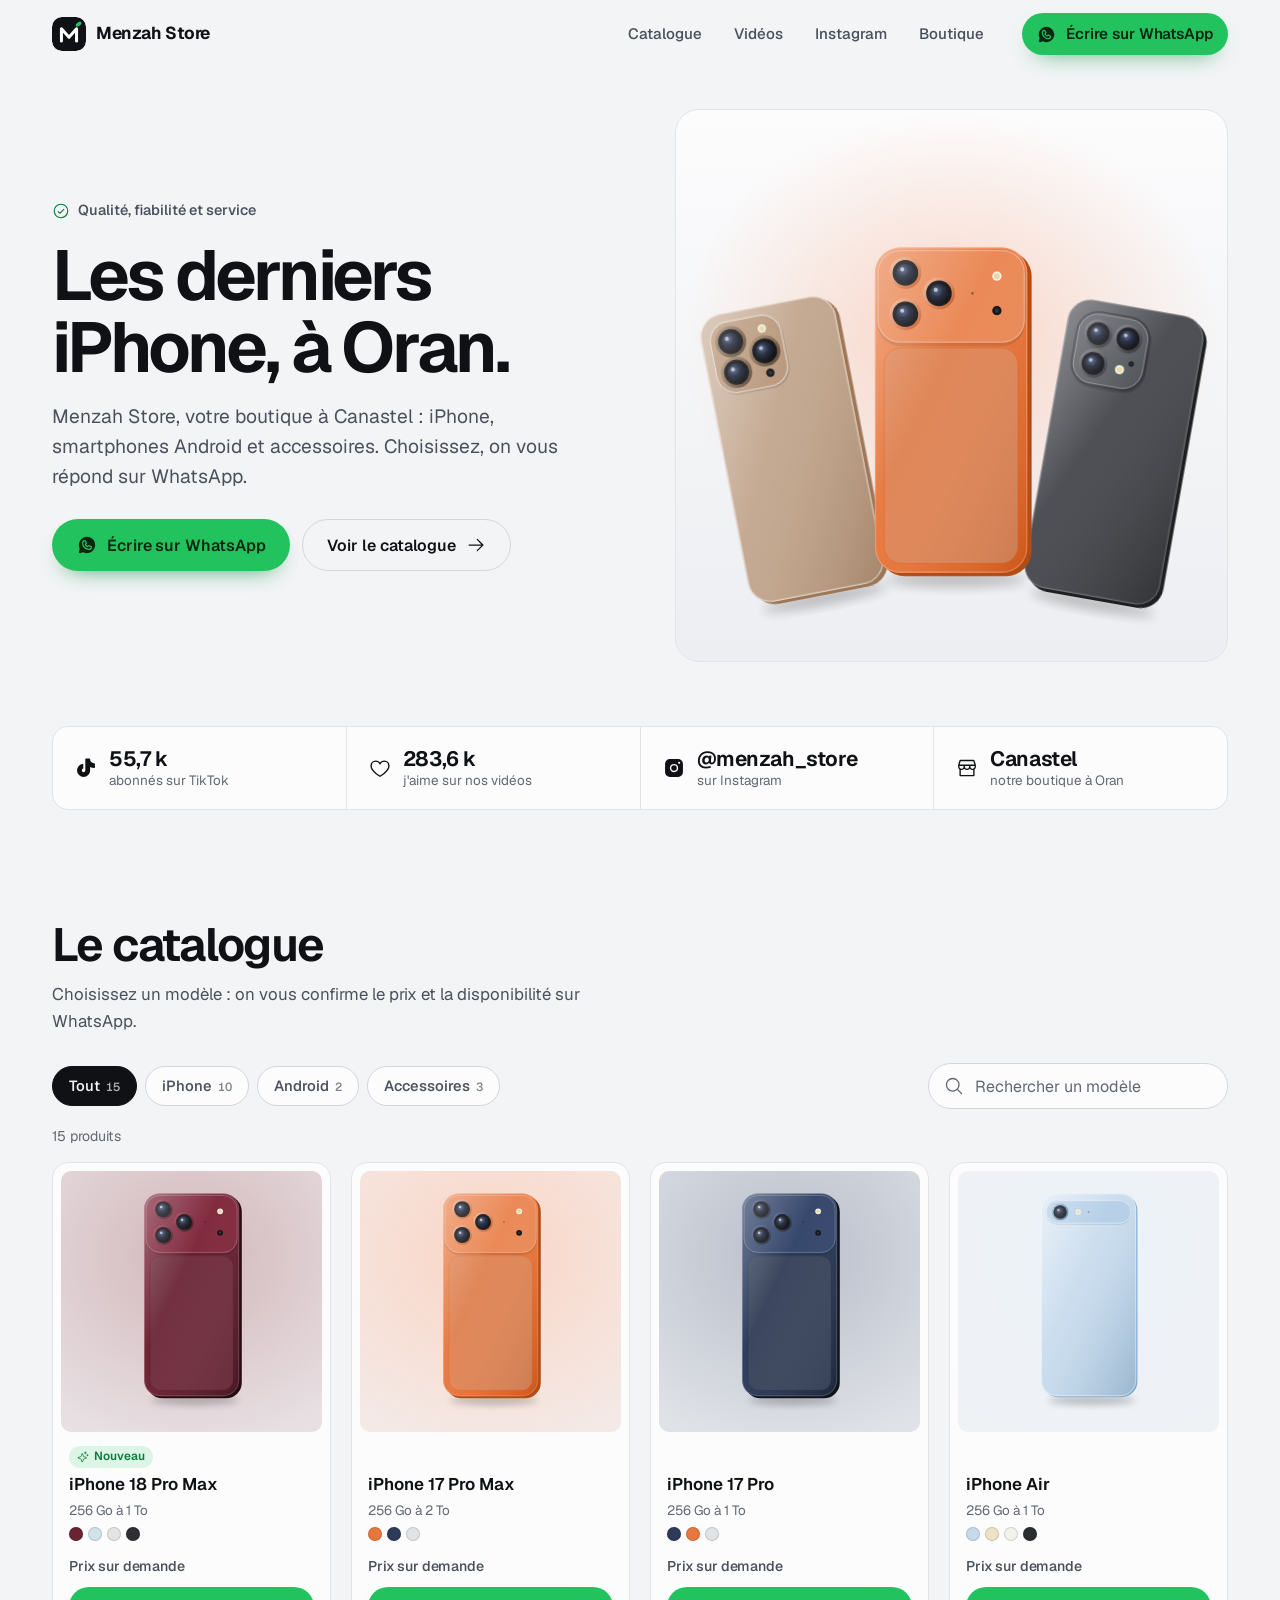
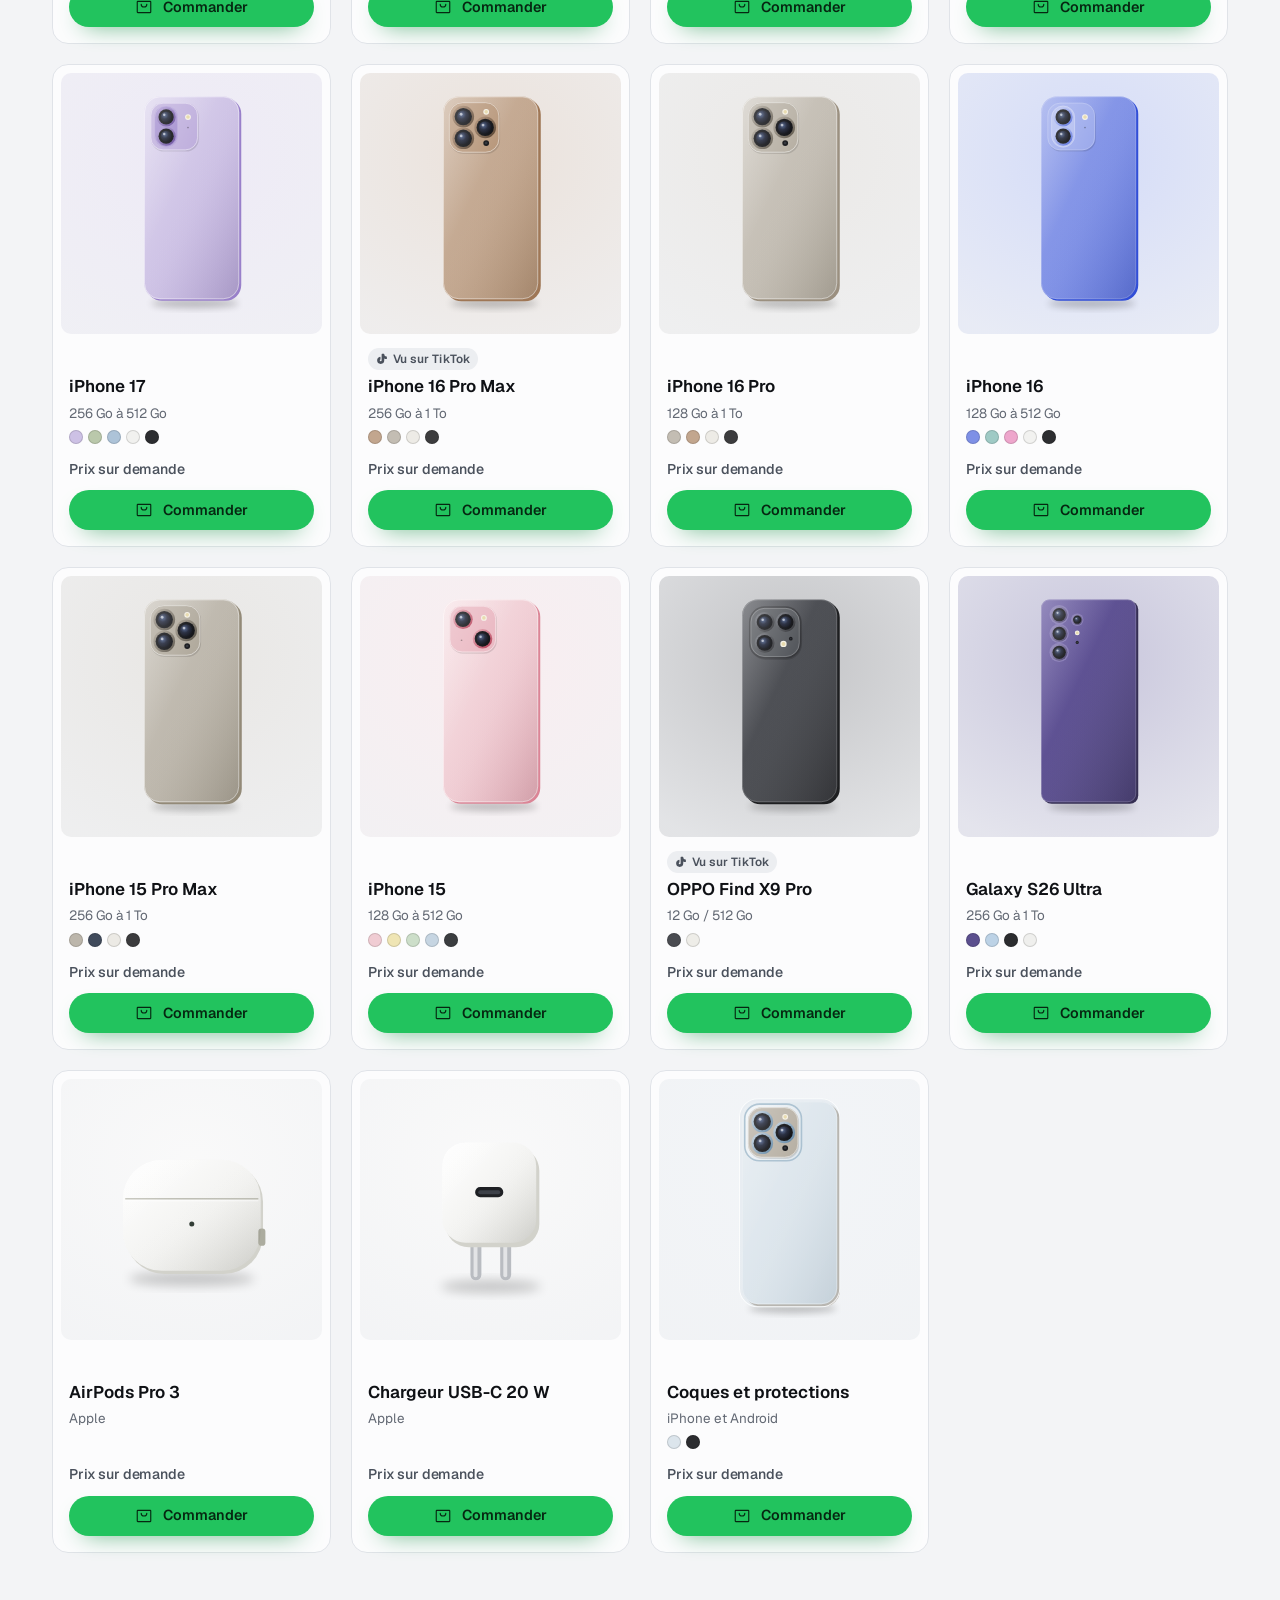
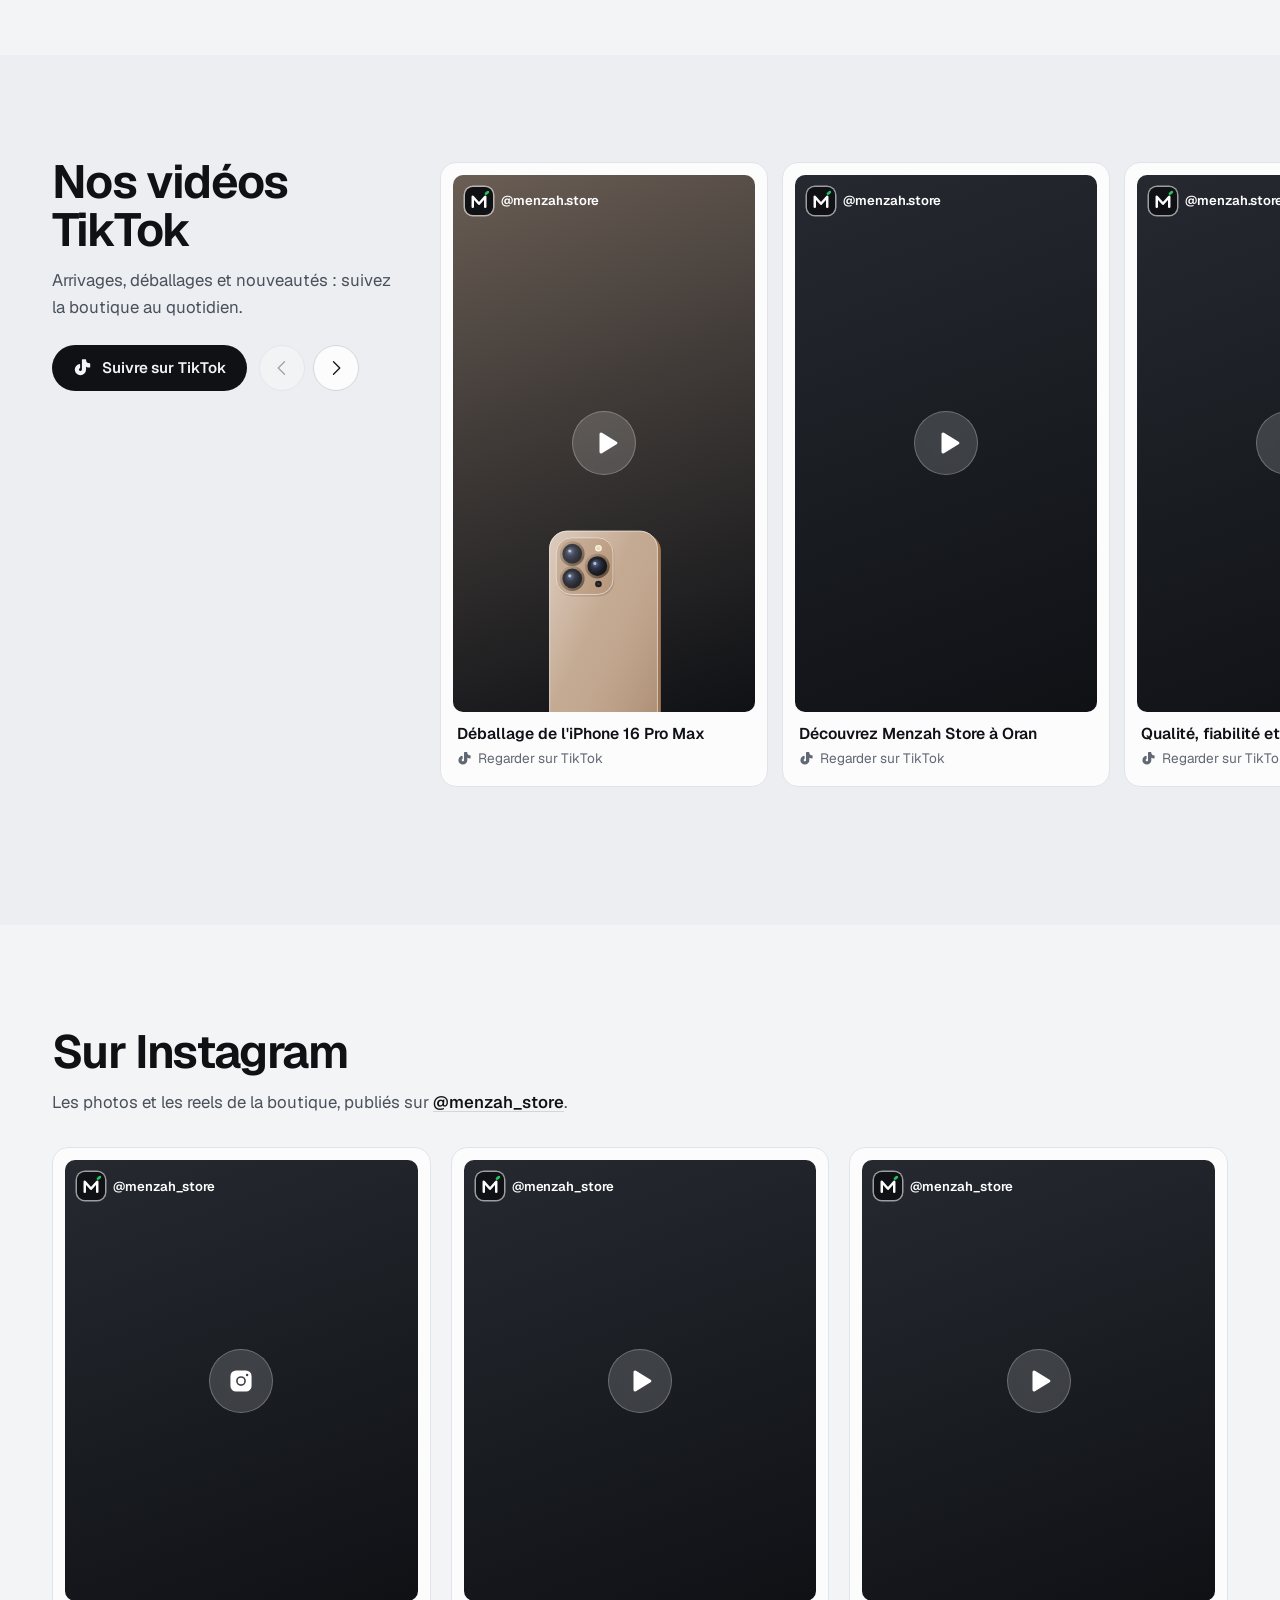
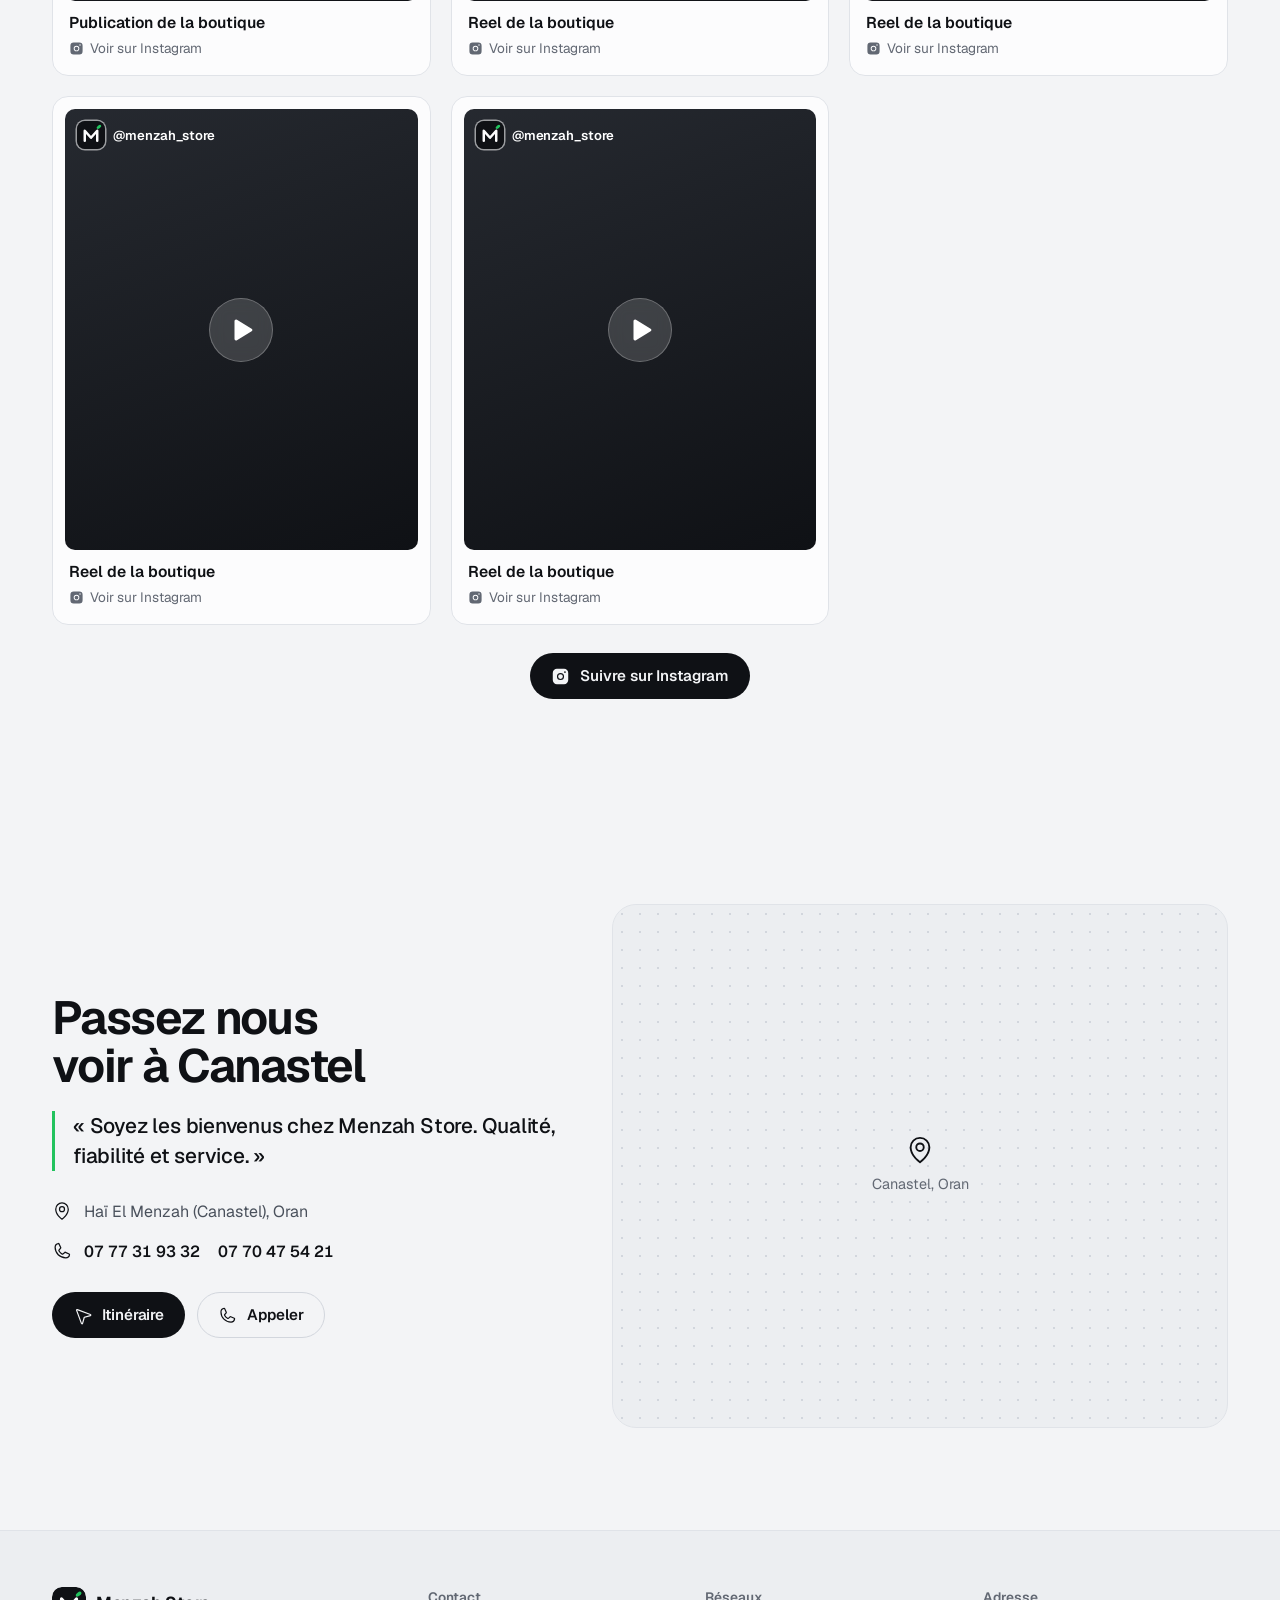
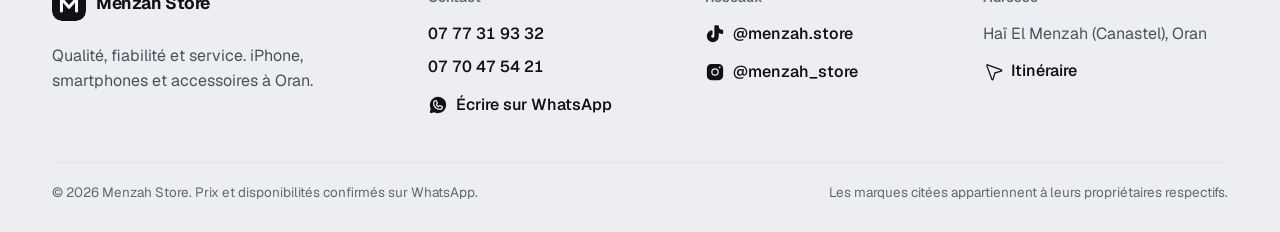
==== commit e4a46301: "Ajouter le tableau de bord Supabase, la commande en ligne et les animations - Données du site (produ" ====
--- a/index.html
+++ b/index.html
@@ -37,6 +37,7 @@
   <symbol id="i-search" viewBox="0 0 256 256"><path d="M229.66,218.34l-50.07-50.06a88.11,88.11,0,1,0-11.31,11.31l50.06,50.07a8,8,0,0,0,11.32-11.32ZM40,112a72,72,0,1,1,72,72A72.08,72.08,0,0,1,40,112Z"/></symbol>
   <symbol id="i-close" viewBox="0 0 256 256"><path d="M205.66,194.34a8,8,0,0,1-11.32,11.32L128,139.31,61.66,205.66a8,8,0,0,1-11.32-11.32L116.69,128,50.34,61.66A8,8,0,0,1,61.66,50.34L128,116.69l66.34-66.35a8,8,0,0,1,11.32,11.32L139.31,128Z"/></symbol>
   <symbol id="i-arrow-right" viewBox="0 0 256 256"><path d="M221.66,133.66l-72,72a8,8,0,0,1-11.32-11.32L196.69,136H40a8,8,0,0,1,0-16H196.69L138.34,61.66a8,8,0,0,1,11.32-11.32l72,72A8,8,0,0,1,221.66,133.66Z"/></symbol>
+  <symbol id="i-arrow-left" viewBox="0 0 256 256"><path d="M224,128a8,8,0,0,1-8,8H59.31l58.35,58.34a8,8,0,0,1-11.32,11.32l-72-72a8,8,0,0,1,0-11.32l72-72a8,8,0,0,1,11.32,11.32L59.31,120H216A8,8,0,0,1,224,128Z"/></symbol>
   <symbol id="i-arrow-up-right" viewBox="0 0 256 256"><path d="M200,64V168a8,8,0,0,1-16,0V83.31L69.66,197.66a8,8,0,0,1-11.32-11.32L172.69,72H88a8,8,0,0,1,0-16H192A8,8,0,0,1,200,64Z"/></symbol>
   <symbol id="i-caret-left" viewBox="0 0 256 256"><path d="M165.66,202.34a8,8,0,0,1-11.32,11.32l-80-80a8,8,0,0,1,0-11.32l80-80a8,8,0,0,1,11.32,11.32L91.31,128Z"/></symbol>
   <symbol id="i-caret-right" viewBox="0 0 256 256"><path d="M181.66,133.66l-80,80a8,8,0,0,1-11.32-11.32L164.69,128,90.34,53.66a8,8,0,0,1,11.32-11.32l80,80A8,8,0,0,1,181.66,133.66Z"/></symbol>
@@ -45,10 +46,13 @@
   <symbol id="i-clock" viewBox="0 0 256 256"><path d="M128,24A104,104,0,1,0,232,128,104.11,104.11,0,0,0,128,24Zm0,192a88,88,0,1,1,88-88A88.1,88.1,0,0,1,128,216Zm64-88a8,8,0,0,1-8,8H128a8,8,0,0,1-8-8V72a8,8,0,0,1,16,0v48h48A8,8,0,0,1,192,128Z"/></symbol>
   <symbol id="i-directions" viewBox="0 0 256 256"><path d="M237.33,106.21,61.41,41l-.16-.05A16,16,0,0,0,40.9,61.25a1,1,0,0,0,.05.16l65.26,175.92A15.77,15.77,0,0,0,121.28,248h.3a15.77,15.77,0,0,0,15-11.29l.06-.2,21.84-78,78-21.84.2-.06a16,16,0,0,0,.62-30.38ZM149.84,144.3a8,8,0,0,0-5.54,5.54L121.3,232l-.06-.17L56,56l175.82,65.22.16.06Z"/></symbol>
   <symbol id="i-heart" viewBox="0 0 256 256"><path d="M178,40c-20.65,0-38.73,8.88-50,23.89C116.73,48.88,98.65,40,78,40a62.07,62.07,0,0,0-62,62c0,70,103.79,126.66,108.21,129a8,8,0,0,0,7.58,0C136.21,228.66,240,172,240,102A62.07,62.07,0,0,0,178,40ZM128,214.8C109.74,204.16,32,155.69,32,102A46.06,46.06,0,0,1,78,56c19.45,0,35.78,10.36,42.6,27a8,8,0,0,0,14.8,0c6.82-16.67,23.15-27,42.6-27a46.06,46.06,0,0,1,46,46C224,155.61,146.24,204.15,128,214.8Z"/></symbol>
-  <symbol id="i-users" viewBox="0 0 256 256"><path d="M244.8,150.4a8,8,0,0,1-11.2-1.6A51.6,51.6,0,0,0,192,128a8,8,0,0,1-7.37-4.89,8,8,0,0,1,0-6.22A8,8,0,0,1,192,112a24,24,0,1,0-23.24-30,8,8,0,1,1-15.5-4A40,40,0,1,1,219,117.51a67.94,67.94,0,0,1,27.43,21.68A8,8,0,0,1,244.8,150.4ZM190.92,212a8,8,0,1,1-13.84,8,57,57,0,0,0-98.16,0,8,8,0,1,1-13.84-8,72.06,72.06,0,0,1,33.74-29.92,48,48,0,1,1,58.36,0A72.06,72.06,0,0,1,190.92,212ZM128,176a32,32,0,1,0-32-32A32,32,0,0,0,128,176ZM72,120a8,8,0,0,0-8-8A24,24,0,1,1,87.24,82a8,8,0,1,0,15.5-4A40,40,0,1,0,37,117.51,67.94,67.94,0,0,0,9.6,139.19a8,8,0,1,0,12.8,9.61A51.6,51.6,0,0,1,64,128,8,8,0,0,0,72,120Z"/></symbol>
   <symbol id="i-sparkle" viewBox="0 0 256 256"><path d="M197.58,129.06,146,110l-19-51.62a15.92,15.92,0,0,0-29.88,0L78,110l-51.62,19a15.92,15.92,0,0,0,0,29.88L78,178l19,51.62a15.92,15.92,0,0,0,29.88,0L146,178l51.62-19a15.92,15.92,0,0,0,0-29.88ZM137,164.22a8,8,0,0,0-4.74,4.74L112,223.85,91.78,169A8,8,0,0,0,87,164.22L32.15,144,87,123.78A8,8,0,0,0,91.78,119L112,64.15,132.22,119a8,8,0,0,0,4.74,4.74L191.85,144ZM144,40a8,8,0,0,1,8-8h16V16a8,8,0,0,1,16,0V32h16a8,8,0,0,1,0,16H184V64a8,8,0,0,1-16,0V48H152A8,8,0,0,1,144,40ZM248,88a8,8,0,0,1-8,8h-8v8a8,8,0,0,1-16,0V96h-8a8,8,0,0,1,0-16h8V72a8,8,0,0,1,16,0v8h8A8,8,0,0,1,248,88Z"/></symbol>
-  <symbol id="i-copy" viewBox="0 0 256 256"><path d="M216,32H88a8,8,0,0,0-8,8V80H40a8,8,0,0,0-8,8V216a8,8,0,0,0,8,8H168a8,8,0,0,0,8-8V176h40a8,8,0,0,0,8-8V40A8,8,0,0,0,216,32ZM160,208H48V96H160Zm48-48H176V88a8,8,0,0,0-8-8H96V48H208Z"/></symbol>
   <symbol id="i-share" viewBox="0 0 256 256"><path d="M176,160a39.89,39.89,0,0,0-28.62,12.09l-46.1-29.63a39.8,39.8,0,0,0,0-28.92l46.1-29.63a40,40,0,1,0-8.66-13.45l-46.1,29.63a40,40,0,1,0,0,55.82l46.1,29.63A40,40,0,1,0,176,160Zm0-128a24,24,0,1,1-24,24A24,24,0,0,1,176,32ZM64,152a24,24,0,1,1,24-24A24,24,0,0,1,64,152Zm112,72a24,24,0,1,1,24-24A24,24,0,0,1,176,224Z"/></symbol>
+  <symbol id="i-bag" viewBox="0 0 256 256"><path d="M216,40H40A16,16,0,0,0,24,56V200a16,16,0,0,0,16,16H216a16,16,0,0,0,16-16V56A16,16,0,0,0,216,40Zm0,160H40V56H216V200ZM176,88a48,48,0,0,1-96,0,8,8,0,0,1,16,0,32,32,0,0,0,64,0,8,8,0,0,1,16,0Z"/></symbol>
+  <symbol id="i-truck" viewBox="0 0 256 256"><path d="M255.42,117l-14-35A15.93,15.93,0,0,0,226.58,72H192V64a8,8,0,0,0-8-8H32A16,16,0,0,0,16,72V184a16,16,0,0,0,16,16H49a32,32,0,0,0,62,0h50a32,32,0,0,0,62,0h17a16,16,0,0,0,16-16V120A7.94,7.94,0,0,0,255.42,117ZM192,88h34.58l9.6,24H192ZM32,72H176v64H32ZM80,208a16,16,0,1,1,16-16A16,16,0,0,1,80,208Zm81-24H111a32,32,0,0,0-62,0H32V152H176v12.31A32.11,32.11,0,0,0,161,184Zm31,24a16,16,0,1,1,16-16A16,16,0,0,1,192,208Zm48-24H223a32.06,32.06,0,0,0-31-24V128h48Z"/></symbol>
+  <symbol id="i-user" viewBox="0 0 256 256"><path d="M230.92,212c-15.23-26.33-38.7-45.21-66.09-54.16a72,72,0,1,0-73.66,0C63.78,166.78,40.31,185.66,25.08,212a8,8,0,1,0,13.85,8c18.84-32.56,52.14-52,89.07-52s70.23,19.44,89.07,52a8,8,0,1,0,13.85-8ZM72,96a56,56,0,1,1,56,56A56.06,56.06,0,0,1,72,96Z"/></symbol>
+  <symbol id="i-warning" viewBox="0 0 256 256"><path d="M128,24A104,104,0,1,0,232,128,104.11,104.11,0,0,0,128,24Zm0,192a88,88,0,1,1,88-88A88.1,88.1,0,0,1,128,216Zm-8-80V80a8,8,0,0,1,16,0v56a8,8,0,0,1-16,0Zm20,36a12,12,0,1,1-12-12A12,12,0,0,1,140,172Z"/></symbol>
+  <symbol id="i-seal" viewBox="0 0 256 256"><path d="M225.86,102.82c-3.77-3.94-7.67-8-9.14-11.57-1.36-3.27-1.44-8.69-1.52-13.94-.15-9.76-.31-20.82-8-28.51s-18.75-7.85-28.51-8c-5.25-.08-10.67-.16-13.94-1.52-3.56-1.47-7.63-5.37-11.57-9.14C146.28,23.51,138.44,16,128,16s-18.27,7.51-25.18,14.14c-3.94,3.77-8,7.67-11.57,9.14C88,40.64,82.56,40.72,77.31,40.8c-9.76.15-20.82.31-28.51,8S41,67.55,40.8,77.31c-.08,5.25-.16,10.67-1.52,13.94-1.47,3.56-5.37,7.63-9.14,11.57C23.51,109.72,16,117.56,16,128s7.51,18.27,14.14,25.18c3.77,3.94,7.67,8,9.14,11.57,1.36,3.27,1.44,8.69,1.52,13.94.15,9.76.31,20.82,8,28.51s18.75,7.85,28.51,8c5.25.08,10.67.16,13.94,1.52,3.56,1.47,7.63,5.37,11.57,9.14C109.72,232.49,117.56,240,128,240s18.27-7.51,25.18-14.14c3.94-3.77,8-7.67,11.57-9.14,3.27-1.36,8.69-1.44,13.94-1.52,9.76-.15,20.82-.31,28.51-8s7.85-18.75,8-28.51c.08-5.25.16-10.67,1.52-13.94,1.47-3.56,5.37-7.63,9.14-11.57C232.49,146.28,240,138.44,240,128S232.49,109.73,225.86,102.82Zm-52.2,6.84-56,56a8,8,0,0,1-11.32,0l-24-24a8,8,0,0,1,11.32-11.32L112,148.69l50.34-50.35a8,8,0,0,1,11.32,11.32Z"/></symbol>
 </svg>
 
 <a class="evitement" href="#catalogue">Aller au catalogue</a>
@@ -304,50 +308,148 @@
 </a>
 
 <dialog class="fiche" data-fiche aria-labelledby="fiche-nom">
-  <div class="fiche-contenu">
+  <div class="fiche-contenu" data-etape-active="choix">
     <button class="fiche-fermer" type="button" data-fermer aria-label="Fermer">
       <svg class="icone" aria-hidden="true"><use href="#i-close"/></svg>
     </button>
-    <div class="fiche-visuel" data-fiche-visuel></div>
+
+    <div class="fiche-visuel" data-fiche-visuel-zone>
+      <div class="fiche-onde" aria-hidden="true"></div>
+      <div class="fiche-tel" data-fiche-visuel></div>
+      <div class="confettis" data-confettis aria-hidden="true"></div>
+    </div>
+
     <div class="fiche-infos">
-      <p class="fiche-marque" data-fiche-marque></p>
-      <h3 class="fiche-nom" id="fiche-nom" data-fiche-nom>Produit</h3>
-      <p class="fiche-desc" data-fiche-desc></p>
-
-      <fieldset class="choix" data-fiche-couleurs>
-        <legend>Couleur&nbsp;: <span data-fiche-couleur-nom></span></legend>
-        <div class="pastilles-choix" data-fiche-couleurs-liste></div>
-      </fieldset>
-
-      <fieldset class="choix" data-fiche-capacites>
-        <legend>Capacité</legend>
-        <div class="capacites-choix" data-fiche-capacites-liste></div>
-      </fieldset>
-
-      <div class="fiche-bas">
-        <p class="fiche-prix" data-fiche-prix></p>
-        <a class="btn btn-wa btn-grand btn-plein" data-fiche-commander href="https://wa.me/213777319332" target="_blank" rel="noopener">
-          <svg class="icone" aria-hidden="true"><use href="#i-whatsapp"/></svg>
-          Commander
-        </a>
-        <div class="fiche-liens">
-          <a class="lien-icone" data-fiche-video href="#" target="_blank" rel="noopener" hidden>
-            <svg class="icone" aria-hidden="true"><use href="#i-tiktok"/></svg>
-            Voir la vidéo
-          </a>
-          <button class="lien-icone" type="button" data-fiche-partager>
-            <svg class="icone" aria-hidden="true"><use href="#i-share"/></svg>
-            <span data-fiche-partager-texte>Partager</span>
+      <!-- Étape 1 : choix du produit -->
+      <section class="etape" data-etape="choix">
+        <p class="fiche-marque" data-fiche-marque></p>
+        <h3 class="fiche-nom" id="fiche-nom" data-fiche-nom>Produit</h3>
+        <p class="fiche-desc" data-fiche-desc></p>
+        <p class="fiche-stock" data-fiche-stock hidden>
+          <svg class="icone" aria-hidden="true"><use href="#i-clock"/></svg>
+          Sur commande : demandez le délai
+        </p>
+
+        <fieldset class="choix" data-fiche-couleurs>
+          <legend>Couleur&nbsp;: <span data-fiche-couleur-nom></span></legend>
+          <div class="pastilles-choix" data-fiche-couleurs-liste></div>
+        </fieldset>
+
+        <fieldset class="choix" data-fiche-capacites>
+          <legend>Capacité</legend>
+          <div class="capacites-choix" data-fiche-capacites-liste></div>
+        </fieldset>
+
+        <div class="fiche-bas">
+          <p class="fiche-prix" data-fiche-prix></p>
+          <a class="btn btn-wa btn-grand btn-plein" data-fiche-commander href="https://wa.me/213777319332" target="_blank" rel="noopener">
+            <svg class="icone" aria-hidden="true"><use href="#i-bag"/></svg>
+            <span data-fiche-commander-texte>Commander</span>
+          </a>
+          <div class="fiche-liens">
+            <a class="lien-icone" data-fiche-wa href="https://wa.me/213777319332" target="_blank" rel="noopener" hidden>
+              <svg class="icone" aria-hidden="true"><use href="#i-whatsapp"/></svg>
+              Commander sur WhatsApp
+            </a>
+            <a class="lien-icone" data-fiche-video href="#" target="_blank" rel="noopener" hidden>
+              <svg class="icone" aria-hidden="true"><use href="#i-tiktok"/></svg>
+              Voir la vidéo
+            </a>
+            <button class="lien-icone" type="button" data-fiche-partager>
+              <svg class="icone" aria-hidden="true"><use href="#i-share"/></svg>
+              <span data-fiche-partager-texte>Partager</span>
+            </button>
+          </div>
+        </div>
+      </section>
+
+      <!-- Étape 2 : coordonnées du client -->
+      <section class="etape" data-etape="form" hidden>
+        <button class="retour" type="button" data-retour>
+          <svg class="icone" aria-hidden="true"><use href="#i-arrow-left"/></svg>
+          Modifier mon choix
+        </button>
+        <h3 class="etape-titre">Vos coordonnées</h3>
+        <p class="recap" data-recap></p>
+
+        <form class="formulaire" data-form-commande novalidate>
+          <div class="champ">
+            <label for="cmd-nom">Nom et prénom</label>
+            <input id="cmd-nom" name="nom" type="text" autocomplete="name" maxlength="80" required>
+            <p class="champ-erreur" data-erreur="nom" aria-live="polite"></p>
+          </div>
+          <div class="champ">
+            <label for="cmd-tel">Téléphone</label>
+            <input id="cmd-tel" name="telephone" type="tel" inputmode="tel" autocomplete="tel" placeholder="05 55 12 34 56" maxlength="20" required aria-describedby="cmd-tel-aide">
+            <p class="champ-aide" id="cmd-tel-aide">La boutique vous appelle pour confirmer.</p>
+            <p class="champ-erreur" data-erreur="telephone" aria-live="polite"></p>
+          </div>
+          <fieldset class="choix reception" data-reception hidden>
+            <legend>Réception</legend>
+            <div class="capacites-choix">
+              <input type="radio" name="mode" id="mode-boutique" value="boutique" checked>
+              <label class="capacite-choix" for="mode-boutique">
+                <svg class="icone" aria-hidden="true"><use href="#i-store"/></svg>
+                En boutique
+              </label>
+              <input type="radio" name="mode" id="mode-livraison" value="livraison">
+              <label class="capacite-choix" for="mode-livraison">
+                <svg class="icone" aria-hidden="true"><use href="#i-truck"/></svg>
+                Livraison
+              </label>
+            </div>
+          </fieldset>
+          <div class="champ" data-champ-wilaya hidden>
+            <label for="cmd-wilaya">Wilaya et commune</label>
+            <input id="cmd-wilaya" name="wilaya" type="text" autocomplete="address-level2" maxlength="80">
+            <p class="champ-erreur" data-erreur="wilaya" aria-live="polite"></p>
+          </div>
+          <div class="champ">
+            <label for="cmd-note">Remarque <span class="facultatif">(facultatif)</span></label>
+            <textarea id="cmd-note" name="note" rows="2" maxlength="500"></textarea>
+          </div>
+          <div class="piege" aria-hidden="true">
+            <label for="cmd-site">Ne pas remplir</label>
+            <input id="cmd-site" name="site_web" type="text" tabindex="-1" autocomplete="off">
+          </div>
+          <p class="form-erreur" data-form-erreur role="alert" hidden></p>
+          <button class="btn btn-wa btn-grand btn-plein btn-envoi" type="submit" data-envoyer>
+            <svg class="icone" aria-hidden="true"><use href="#i-check"/></svg>
+            <span data-envoyer-texte>Confirmer la commande</span>
           </button>
-        </div>
-      </div>
+          <a class="lien-icone lien-centre" data-form-wa href="https://wa.me/213777319332" target="_blank" rel="noopener">
+            <svg class="icone" aria-hidden="true"><use href="#i-whatsapp"/></svg>
+            Je préfère commander sur WhatsApp
+          </a>
+        </form>
+      </section>
+
+      <!-- Étape 3 : commande enregistrée -->
+      <section class="etape etape-ok" data-etape="ok" hidden>
+        <svg class="coche" viewBox="0 0 64 64" aria-hidden="true">
+          <circle class="coche-cercle" cx="32" cy="32" r="29"/>
+          <path class="coche-trait" d="M19 33.5l9 9 17-19"/>
+        </svg>
+        <h3 class="etape-titre" tabindex="-1" data-ok-titre>Commande reçue&nbsp;!</h3>
+        <p class="ok-numero">Commande n° <strong data-ok-numero></strong></p>
+        <p class="ok-texte" data-ok-texte></p>
+        <div class="ok-actions">
+          <a class="btn btn-wa btn-grand btn-plein" data-ok-wa href="https://wa.me/213777319332" target="_blank" rel="noopener">
+            <svg class="icone" aria-hidden="true"><use href="#i-whatsapp"/></svg>
+            Suivre sur WhatsApp
+          </a>
+          <button class="btn btn-contour btn-grand btn-plein" type="button" data-continuer>Continuer mes achats</button>
+        </div>
+      </section>
     </div>
   </div>
 </dialog>
 
 <script src="js/config.js"></script>
 <script src="js/produits.js"></script>
+<script src="js/supabase-config.js"></script>
 <script src="js/visuels.js"></script>
+<script src="js/marque.js"></script>
 <script src="js/app.js"></script>
 </body>
 </html>
--- a/css/style.css
+++ b/css/style.css
@@ -48,6 +48,9 @@
   --gouttiere: 16px;
   --entete: 64px;
   --ease: cubic-bezier(0.16, 1, 0.3, 1);
+  --rebond: cubic-bezier(0.34, 1.56, 0.64, 1);
+  --erreur: #B42318;
+  --erreur-fond: #FEF3F2;
   --font: "Geist Variable", "Geist", system-ui, -apple-system, "Segoe UI", Roboto, "Helvetica Neue", Arial, sans-serif;
 }
 
@@ -69,6 +72,8 @@
     --accent-soft: #10291A;
 
     --entete-fond: rgb(12 14 17 / 0.86);
+    --erreur: #FDA29B;
+    --erreur-fond: #2A1412;
     --ombre: 220 40% 2%;
   }
 }
@@ -111,7 +116,7 @@
 
 img, svg { display: block; max-width: 100%; }
 a { color: inherit; }
-button, input { font: inherit; color: inherit; }
+button, input, select, textarea { font: inherit; color: inherit; }
 h1, h2, h3, p { margin: 0; }
 ul { margin: 0; padding: 0; list-style: none; }
 fieldset { margin: 0; padding: 0; border: 0; min-width: 0; }
@@ -256,7 +261,9 @@
   text-decoration: none;
   margin-right: auto;
 }
-.logo-marque { width: 34px; height: 34px; }
+.logo-marque { width: 34px; height: 34px; border-radius: 10px; }
+.logo-marque.logo-photo { object-fit: cover; background: var(--surface); box-shadow: 0 0 0 1px var(--line); }
+.logo-marque.logo-rond { border-radius: 50%; }
 .logo-nom {
   font-weight: 680;
   font-size: 1.08rem;
@@ -360,17 +367,27 @@
   inset: 0;
 }
 
+.hero-scene {
+  --px: 0;
+  --py: 0;
+}
 .hero-scene .tel {
   position: absolute;
   bottom: 5%;
   width: 36%;
-  transform: translateY(var(--y, 0)) rotate(var(--rot, 0deg));
+  transform:
+    translate3d(calc(var(--px) * var(--prof, 12) * 1px), calc(var(--py) * var(--prof, 12) * 1px), 0)
+    translateY(var(--y, 0));
+  transition: transform 0.7s var(--ease);
+}
+.hero-scene .tel-anim {
+  transform: rotate(var(--rot, 0deg));
   transform-origin: 50% 90%;
 }
 .hero-scene .tel svg { width: 100%; height: auto; }
-.hero-scene .tel-1 { left: 8%; --rot: -11deg; --y: -3%; z-index: 1; }
-.hero-scene .tel-2 { left: 30%; width: 40%; --rot: 0deg; --y: -7%; z-index: 2; }
-.hero-scene .tel-3 { right: 7%; --rot: 10deg; --y: -2%; z-index: 1; }
+.hero-scene .tel-1 { left: 8%; --rot: -11deg; --y: -3%; --prof: 10; z-index: 1; }
+.hero-scene .tel-2 { left: 30%; width: 40%; --rot: 0deg; --y: -7%; --prof: 22; z-index: 2; }
+.hero-scene .tel-3 { right: 7%; --rot: 10deg; --y: -2%; --prof: 14; z-index: 1; }
 
 @media (max-width: 479px) {
   .hero-actions .btn { flex: 1 1 100%; }
@@ -591,19 +608,45 @@
   background:
     radial-gradient(85% 75% at 50% 32%, color-mix(in oklab, var(--teinte, #999) 30%, var(--surface)) 0%, color-mix(in oklab, var(--teinte, #999) 9%, var(--bg)) 100%);
 }
+.produit-visuel { position: relative; }
+.produit-anim {
+  position: absolute;
+  inset: 0;
+  display: grid;
+  place-items: center;
+}
+.produit-visuel .visuel,
+.produit-visuel .photo {
+  transform: perspective(800px) rotateX(var(--rx, 0deg)) rotateY(var(--ry, 0deg));
+  transition: transform 0.45s var(--ease);
+}
 .produit-visuel .visuel {
   height: 89%;
   width: auto;
-  transition: transform 0.6s var(--ease);
 }
 .produit-visuel .visuel.carre { height: 78%; }
-.produit-visuel img {
+.produit-visuel .photo {
   width: 100%;
   height: 100%;
   object-fit: contain;
   padding: 6%;
 }
-.produit:hover .produit-visuel .visuel { transform: translateY(-4px) rotate(-2deg); }
+.produit:hover .produit-visuel .visuel,
+.produit:hover .produit-visuel .photo {
+  transform: perspective(800px) rotateX(var(--rx, 0deg)) rotateY(var(--ry, 0deg)) translateY(-5px) scale(1.03);
+}
+
+.squelette { pointer-events: none; }
+.squelette .produit-visuel { background: var(--bg-2); }
+.squelette .ligne {
+  display: block;
+  height: 12px;
+  border-radius: 6px;
+  background-color: var(--bg-2);
+}
+.squelette .l1 { width: 70%; height: 16px; margin-top: 26px; }
+.squelette .l2 { width: 45%; }
+.squelette .l3 { width: 100%; height: 40px; margin-top: 28px; border-radius: 999px; }
 
 .produit-corps {
   display: flex;
@@ -713,7 +756,7 @@
   font-weight: 540;
 }
 
-.produit .btn {
+.produit .btn-commander {
   position: relative;
   z-index: 1;
   height: 40px;
@@ -871,6 +914,7 @@
   border-radius: 8px;
   box-shadow: 0 0 0 1.5px rgb(255 255 255 / 0.55);
 }
+.media-compte img.logo-rond { border-radius: 50%; }
 
 .media-ecran::after {
   content: "";
@@ -1152,17 +1196,231 @@
 .fiche-fermer:hover { border-color: var(--ink); }
 
 .fiche-visuel {
+  position: relative;
   display: grid;
   place-items: center;
   min-height: 260px;
   padding: 24px;
+  overflow: hidden;
   background:
     radial-gradient(80% 70% at 50% 35%, color-mix(in oklab, var(--teinte, #999) 34%, var(--surface)) 0%, color-mix(in oklab, var(--teinte, #999) 10%, var(--bg)) 100%);
-  transition: background 0.4s var(--ease);
-}
-.fiche-visuel .visuel { height: 230px; width: auto; }
+  transition: background 0.4s var(--ease), min-height 0.5s var(--ease);
+}
+.fiche-tel { position: relative; z-index: 1; display: grid; place-items: center; }
+.fiche-visuel .visuel { height: 230px; width: auto; transition: height 0.5s var(--ease); }
 .fiche-visuel .visuel.carre { height: 190px; }
-.fiche-visuel img { max-height: 280px; width: auto; object-fit: contain; }
+.fiche-visuel .photo { max-height: 280px; width: auto; object-fit: contain; transition: max-height 0.5s var(--ease); }
+
+.fiche-onde {
+  position: absolute;
+  left: 50%;
+  top: 50%;
+  width: 220px;
+  height: 220px;
+  margin: -110px 0 0 -110px;
+  border-radius: 50%;
+  border: 2px solid var(--accent);
+  opacity: 0;
+  pointer-events: none;
+}
+
+.confettis {
+  position: absolute;
+  left: 50%;
+  top: 42%;
+  z-index: 2;
+  width: 0;
+  height: 0;
+  pointer-events: none;
+}
+.confettis i {
+  position: absolute;
+  left: -4px;
+  top: -6px;
+  width: 8px;
+  height: 12px;
+  border-radius: 2px;
+  background: var(--c);
+  opacity: 0;
+  box-shadow: 0 0 0 0.5px rgb(0 0 0 / 0.08);
+}
+.confettis i.rond { width: 9px; height: 9px; border-radius: 50%; }
+.confettis i.bande { width: 5px; height: 16px; }
+
+/* Étapes de la commande */
+.etape {
+  display: flex;
+  flex-direction: column;
+  gap: 18px;
+}
+.etape[hidden] { display: none; }
+
+.fiche-stock {
+  display: inline-flex;
+  align-items: center;
+  gap: 8px;
+  margin-top: -6px;
+  color: var(--ink-2);
+  font-size: 0.9rem;
+  font-weight: 540;
+}
+
+.retour {
+  align-self: flex-start;
+  display: inline-flex;
+  align-items: center;
+  gap: 8px;
+  height: 36px;
+  margin: -6px 0 -4px -4px;
+  padding: 0 12px 0 8px;
+  border: 0;
+  border-radius: 999px;
+  background: transparent;
+  color: var(--ink-2);
+  font-size: 0.9rem;
+  font-weight: 560;
+  cursor: pointer;
+}
+.retour:hover { background: var(--bg-2); color: var(--ink); }
+
+.etape-titre {
+  font-size: clamp(1.45rem, 1.25rem + 0.9vw, 1.85rem);
+  line-height: 1.12;
+  letter-spacing: -0.03em;
+  font-weight: 650;
+}
+.etape-titre:focus { outline: none; }
+
+.recap {
+  display: grid;
+  gap: 2px;
+  margin-top: -6px;
+  padding: 12px 14px;
+  border-radius: var(--r-sm);
+  background: var(--bg-2);
+  font-size: 0.92rem;
+}
+.recap strong { font-weight: 600; }
+.recap span { color: var(--ink-2); }
+
+.formulaire {
+  display: grid;
+  gap: 16px;
+}
+
+.champ { display: grid; gap: 6px; }
+.champ label,
+.reception legend {
+  font-size: 0.9rem;
+  font-weight: 600;
+}
+.facultatif { color: var(--ink-3); font-weight: 500; }
+
+.champ input,
+.champ textarea {
+  width: 100%;
+  min-height: 48px;
+  padding: 12px 14px;
+  border: 1px solid var(--line-2);
+  border-radius: 12px;
+  background: var(--bg);
+  color: var(--ink);
+  font-size: 1rem;
+  transition: border-color 0.2s, box-shadow 0.2s, background-color 0.2s;
+}
+.champ textarea { min-height: 72px; resize: vertical; line-height: 1.45; }
+.champ input::placeholder,
+.champ textarea::placeholder { color: var(--ink-3); opacity: 1; }
+.champ input:focus,
+.champ textarea:focus {
+  outline: none;
+  border-color: var(--ink);
+  background: var(--surface);
+  box-shadow: 0 0 0 4px color-mix(in oklab, var(--ink) 12%, transparent);
+}
+.champ [aria-invalid="true"],
+.champ [aria-invalid="true"]:focus {
+  border-color: var(--erreur);
+  box-shadow: 0 0 0 3px color-mix(in oklab, var(--erreur) 18%, transparent);
+}
+.champ-aide { color: var(--ink-3); font-size: 0.84rem; }
+.champ-erreur { color: var(--erreur); font-size: 0.86rem; font-weight: 560; }
+.champ-erreur:empty { display: none; }
+
+.reception .capacite-choix { gap: 8px; }
+
+.piege {
+  position: absolute !important;
+  left: -9999px;
+  width: 1px;
+  height: 1px;
+  overflow: hidden;
+}
+
+.form-erreur {
+  display: flex;
+  gap: 10px;
+  padding: 12px 14px;
+  border-radius: var(--r-sm);
+  background: var(--erreur-fond);
+  color: var(--erreur);
+  font-size: 0.92rem;
+  font-weight: 540;
+}
+
+.btn-envoi { position: relative; overflow: hidden; }
+.btn-envoi[aria-busy="true"] { cursor: progress; }
+.btn-envoi[aria-busy="true"]::after {
+  content: "";
+  position: absolute;
+  left: 0;
+  bottom: 0;
+  width: 40%;
+  height: 3px;
+  border-radius: 3px;
+  background: var(--accent-ink);
+  opacity: 0.55;
+  animation: charge 1.1s ease-in-out infinite;
+}
+.btn:disabled { cursor: default; }
+
+.lien-centre { justify-self: center; font-size: 0.93rem; }
+
+/* Étape « commande reçue » */
+.etape-ok {
+  align-items: center;
+  text-align: center;
+  padding-top: 8px;
+}
+.coche { width: 78px; height: 78px; }
+.coche-cercle {
+  fill: color-mix(in oklab, var(--accent) 14%, transparent);
+  stroke: var(--accent);
+  stroke-width: 3;
+  stroke-dasharray: 183;
+  stroke-dashoffset: 0;
+}
+.coche-trait {
+  fill: none;
+  stroke: var(--accent-text);
+  stroke-width: 4.5;
+  stroke-linecap: round;
+  stroke-linejoin: round;
+  stroke-dasharray: 40;
+  stroke-dashoffset: 0;
+}
+.ok-numero { font-size: 1.05rem; color: var(--ink-2); margin-top: -8px; }
+.ok-numero strong { color: var(--ink); font-weight: 680; font-variant-numeric: tabular-nums; }
+.ok-texte { color: var(--ink-2); max-width: 36ch; }
+.ok-actions { display: grid; gap: 10px; width: 100%; margin-top: 6px; }
+
+/* Visuel réduit pendant la saisie des coordonnées (mobile) */
+@media (max-width: 719px) {
+  .fiche-contenu:not([data-etape-active="choix"]) .fiche-visuel { min-height: 170px; padding: 14px; }
+  .fiche-contenu:not([data-etape-active="choix"]) .fiche-visuel .visuel { height: 140px; }
+  .fiche-contenu:not([data-etape-active="choix"]) .fiche-visuel .visuel.carre { height: 110px; }
+  .fiche-contenu:not([data-etape-active="choix"]) .fiche-visuel .photo { max-height: 150px; }
+}
 
 .fiche-infos {
   display: flex;
@@ -1298,12 +1556,40 @@
     animation: entree 0.9s var(--ease) both;
     animation-delay: calc(var(--i, 0) * 90ms + 60ms);
   }
-  .js .hero-scene .tel {
-    animation: tel-entree 1.1s var(--ease) both;
-  }
-  .js .hero-scene .tel-1 { animation-delay: 0.28s; }
-  .js .hero-scene .tel-2 { animation-delay: 0.16s; }
-  .js .hero-scene .tel-3 { animation-delay: 0.4s; }
+  .js .hero-scene .tel-anim {
+    animation: tel-entree 1.2s var(--rebond) both, tel-flotte 6s ease-in-out infinite alternate;
+  }
+  .js .hero-scene .tel-1 .tel-anim { animation-delay: 0.3s, 1.8s; }
+  .js .hero-scene .tel-2 .tel-anim { animation-delay: 0.15s, 1.5s; animation-duration: 1.2s, 7s; }
+  .js .hero-scene .tel-3 .tel-anim { animation-delay: 0.45s, 2.1s; animation-duration: 1.2s, 6.5s; }
+
+  /* Téléphones du catalogue qui surgissent au défilement */
+  .js .grille-produits.anime .produit:not(.visible) { opacity: 0; }
+  .js .grille-produits.anime .produit.visible {
+    animation: carte-entree 0.7s var(--ease) backwards;
+    animation-delay: var(--delai, 0ms);
+  }
+  .js .grille-produits.anime .produit.visible .produit-anim {
+    animation: tel-surgit 1.05s var(--rebond) backwards;
+    animation-delay: calc(var(--delai, 0ms) + 90ms);
+  }
+
+  .squelette .produit-visuel,
+  .squelette .ligne {
+    background-image: linear-gradient(100deg, transparent 20%, rgb(255 255 255 / 0.45) 50%, transparent 80%);
+    background-size: 200% 100%;
+    animation: squelette 1.4s ease-in-out infinite;
+  }
+
+  .fiche-tel.change { animation: tel-change 0.55s var(--rebond); }
+  .etape.entre { animation: etape-entree 0.45s var(--ease) both; }
+  .etape.entre-retour { animation: etape-retour 0.45s var(--ease) both; }
+  .etape-ok.active .coche-cercle { stroke-dashoffset: 183; animation: trace 0.7s var(--ease) 0.1s forwards; }
+  .etape-ok.active .coche-trait { stroke-dashoffset: 40; animation: trace 0.45s var(--ease) 0.6s forwards; }
+  .etape-ok.active .coche { animation: coche-pop 0.6s var(--rebond) both; }
+  .celebre .fiche-tel { animation: tel-saut 1s var(--rebond); }
+  .celebre .fiche-onde { animation: onde 1.3s ease-out; }
+  .confettis i { animation: confetti 1.6s cubic-bezier(0.2, 0.7, 0.3, 1) var(--d, 0ms) forwards; }
 
   .js .reveal {
     opacity: 0;
@@ -1312,10 +1598,6 @@
   }
   .js .reveal.visible { opacity: 1; transform: none; }
 
-  .js .produit.apparait {
-    animation: entree 0.7s var(--ease) both;
-    animation-delay: calc(var(--i, 0) * 45ms);
-  }
 
   .media:not(.charge):not(.inactif) .media-ecran::after {
     animation: reflet 1.8s ease-in-out infinite;
@@ -1330,8 +1612,64 @@
   to { opacity: 1; transform: none; }
 }
 @keyframes tel-entree {
-  from { opacity: 0; transform: translateY(calc(var(--y, 0%) + 60px)) rotate(var(--rot, 0deg)); }
-  to { opacity: 1; transform: translateY(var(--y, 0)) rotate(var(--rot, 0deg)); }
+  from { opacity: 0; transform: translateY(70px) rotate(calc(var(--rot, 0deg) - 8deg)) scale(0.9); }
+  to { opacity: 1; transform: translateY(0) rotate(var(--rot, 0deg)); }
+}
+@keyframes tel-flotte {
+  from { transform: translateY(0) rotate(var(--rot, 0deg)); }
+  to { transform: translateY(-12px) rotate(calc(var(--rot, 0deg) + 1.2deg)); }
+}
+@keyframes carte-entree {
+  from { opacity: 0; transform: translateY(28px); }
+  to { opacity: 1; transform: none; }
+}
+@keyframes tel-surgit {
+  0% { opacity: 0; transform: translateY(34%) rotate(-10deg) scale(0.82); }
+  55% { opacity: 1; }
+  100% { opacity: 1; transform: none; }
+}
+@keyframes tel-change {
+  0% { transform: scale(0.94) rotate(-3deg); opacity: 0.6; }
+  100% { transform: none; opacity: 1; }
+}
+@keyframes tel-saut {
+  0% { transform: none; }
+  18% { transform: translateY(10px) scale(0.95, 1.03); }
+  50% { transform: translateY(-26px) rotate(-4deg) scale(1.04); }
+  75% { transform: translateY(4px) rotate(1deg); }
+  100% { transform: none; }
+}
+@keyframes onde {
+  0% { opacity: 0.7; transform: scale(0.4); }
+  100% { opacity: 0; transform: scale(2.3); }
+}
+@keyframes confetti {
+  0% { opacity: 1; transform: translate(0, 0) rotate(0deg) scale(0.6); }
+  55% { opacity: 1; transform: translate(var(--x), var(--y)) rotate(calc(var(--r) * 0.6)) scale(1); }
+  100% { opacity: 0; transform: translate(calc(var(--x) * 1.15), calc(var(--y) + 170px)) rotate(var(--r)) scale(1); }
+}
+@keyframes trace {
+  to { stroke-dashoffset: 0; }
+}
+@keyframes coche-pop {
+  from { transform: scale(0.6); opacity: 0; }
+  to { transform: none; opacity: 1; }
+}
+@keyframes etape-entree {
+  from { opacity: 0; transform: translateX(22px); }
+  to { opacity: 1; transform: none; }
+}
+@keyframes etape-retour {
+  from { opacity: 0; transform: translateX(-22px); }
+  to { opacity: 1; transform: none; }
+}
+@keyframes squelette {
+  from { background-position: 150% 0; }
+  to { background-position: -50% 0; }
+}
+@keyframes charge {
+  0% { transform: translateX(-100%); }
+  100% { transform: translateX(250%); }
 }
 @keyframes reflet {
   to { transform: translateX(100%); }
